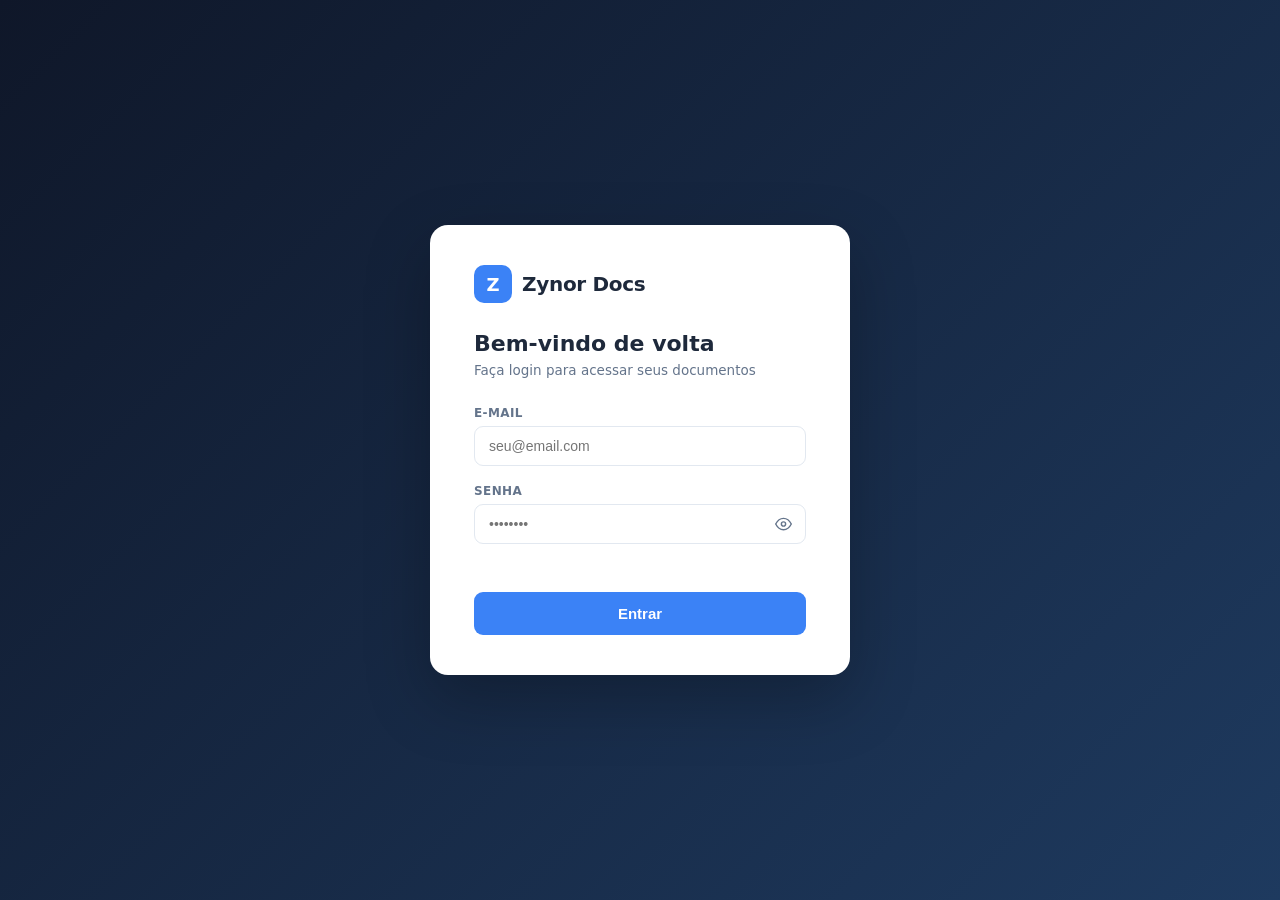
==== ui/index.html @ 6fd81f24 "Implement share file: presigned R2 link with configurable expiry Co-Authored-By: Claude Sonnet 4.6 <" ====
<!DOCTYPE html>
<html lang="pt-BR">
<head>
  <meta charset="UTF-8" />
  <meta name="viewport" content="width=device-width, initial-scale=1.0" />
  <title>Zynor Docs</title>
  <link rel="stylesheet" href="style.css" />
</head>
<body>

  <!-- ── Tela de Login ───────────────────────────────────────────────────── -->
  <div class="login-screen" id="loginScreen">
    <div class="login-card">
      <div class="login-logo">
        <div class="logo-icon">Z</div>
        <span class="logo-text">Zynor Docs</span>
      </div>
      <h2 class="login-title">Bem-vindo de volta</h2>
      <p class="login-sub">Faça login para acessar seus documentos</p>

      <div class="login-form">
        <div class="login-field">
          <label>E-mail</label>
          <div class="email-wrap">
            <input id="loginEmail" type="email" placeholder="seu@email.com" autocomplete="off" />
            <div class="email-history" id="emailHistory"></div>
          </div>
        </div>
        <div class="login-field">
          <label>Senha</label>
          <div class="pw-wrap">
            <input id="loginPassword" type="password" placeholder="••••••••" autocomplete="current-password" />
            <button class="pw-toggle" id="pwToggle" tabindex="-1">
              <svg id="eyeOpen" viewBox="0 0 24 24" fill="none" stroke="currentColor" stroke-width="2"><path d="M1 12s4-8 11-8 11 8 11 8-4 8-11 8-11-8-11-8z"/><circle cx="12" cy="12" r="3"/></svg>
              <svg id="eyeClosed" viewBox="0 0 24 24" fill="none" stroke="currentColor" stroke-width="2" style="display:none"><path d="M17.94 17.94A10.07 10.07 0 0 1 12 20c-7 0-11-8-11-8a18.45 18.45 0 0 1 5.06-5.94"/><path d="M9.9 4.24A9.12 9.12 0 0 1 12 4c7 0 11 8 11 8a18.5 18.5 0 0 1-2.16 3.19"/><line x1="1" y1="1" x2="23" y2="23"/></svg>
            </button>
          </div>
        </div>
        <p class="login-error" id="loginError"></p>
        <button class="login-btn" id="loginBtn">Entrar</button>
      </div>
    </div>
  </div>

  <!-- ── Troca de Senha (primeiro acesso) ────────────────────────────────── -->
  <div class="login-screen" id="changePwScreen" style="display:none">
    <div class="login-card">
      <div class="login-logo">
        <div class="logo-icon">Z</div>
        <span class="logo-text">Zynor Docs</span>
      </div>
      <h2 class="login-title">Defina sua senha</h2>
      <p class="login-sub">Por segurança, crie uma nova senha para continuar</p>

      <div class="login-form">
        <div class="login-field">
          <label>Nova senha</label>
          <input id="newPw1" type="password" placeholder="••••••••" />
        </div>
        <div class="login-field">
          <label>Confirmar senha</label>
          <input id="newPw2" type="password" placeholder="••••••••" />
        </div>
        <p class="login-error" id="changePwError"></p>
        <button class="login-btn" id="changePwBtn">Salvar e entrar</button>
      </div>
    </div>
  </div>

  <div class="shell" id="appShell" style="display:none">

    <!-- ── Sidebar ─────────────────────────────────────────────── -->
    <aside class="sidebar">
      <div class="sidebar-logo">
        <div class="logo-icon">Z</div>
        <span class="logo-text">Zynor</span>
      </div>

      <nav class="sidebar-nav">
        <a href="#" class="nav-item active">
          <svg class="nav-icon" viewBox="0 0 24 24" fill="none" stroke="currentColor" stroke-width="2"><path d="M14 2H6a2 2 0 0 0-2 2v16a2 2 0 0 0 2 2h12a2 2 0 0 0 2-2V8z"/><polyline points="14 2 14 8 20 8"/></svg>
          Documentos
        </a>
        <a href="#" class="nav-item">
          <svg class="nav-icon" viewBox="0 0 24 24" fill="none" stroke="currentColor" stroke-width="2"><circle cx="12" cy="12" r="10"/><polyline points="12 6 12 12 16 14"/></svg>
          Recentes
        </a>
        <a href="#" class="nav-item">
          <svg class="nav-icon" viewBox="0 0 24 24" fill="none" stroke="currentColor" stroke-width="2"><polygon points="12 2 15.09 8.26 22 9.27 17 14.14 18.18 21.02 12 17.77 5.82 21.02 7 14.14 2 9.27 8.91 8.26 12 2"/></svg>
          Favoritos
        </a>
        <a href="#" class="nav-item">
          <svg class="nav-icon" viewBox="0 0 24 24" fill="none" stroke="currentColor" stroke-width="2"><circle cx="18" cy="5" r="3"/><circle cx="6" cy="12" r="3"/><circle cx="18" cy="19" r="3"/><line x1="8.59" y1="13.51" x2="15.42" y2="17.49"/><line x1="15.41" y1="6.51" x2="8.59" y2="10.49"/></svg>
          Compartilhados
        </a>
        <a href="#" class="nav-item">
          <svg class="nav-icon" viewBox="0 0 24 24" fill="none" stroke="currentColor" stroke-width="2"><polyline points="3 6 5 6 21 6"/><path d="M19 6l-1 14H6L5 6"/><path d="M10 11v6"/><path d="M14 11v6"/><path d="M9 6V4h6v2"/></svg>
          Lixeira
        </a>
      </nav>

      <div class="sidebar-section-title">MINHAS PASTAS</div>
      <div class="folder-tree" id="folderTree">
        <!-- preenchido dinamicamente pelo app.js -->
      </div>

      <div class="sidebar-bottom">
        <div class="storage-label">
          <span>Armazenamento</span>
          <span class="storage-used">12,4 GB de 100 GB</span>
        </div>
        <div class="storage-bar">
          <div class="storage-fill" style="width: 12.4%"></div>
        </div>
        <button class="btn-manage-plan">Gerenciar planos</button>

        <div class="user-card">
          <div class="user-avatar">AS</div>
          <div class="user-info">
            <span class="user-name">Anderson Souza</span>
            <span class="user-role">Administrador</span>
          </div>
          <svg class="user-chevron" viewBox="0 0 24 24" fill="none" stroke="currentColor" stroke-width="2"><polyline points="6 9 12 15 18 9"/></svg>
        </div>
      </div>
    </aside>

    <!-- ── Main ─────────────────────────────────────────────────── -->
    <main class="main">

      <!-- Topbar -->
      <header class="topbar">
        <nav class="breadcrumb" id="breadcrumb">
          <strong>Início</strong>
        </nav>
        <div class="topbar-actions">
          <button class="btn-icon notif" title="Notificações">
            <svg viewBox="0 0 24 24" fill="none" stroke="currentColor" stroke-width="2"><path d="M18 8A6 6 0 0 0 6 8c0 7-3 9-3 9h18s-3-2-3-9"/><path d="M13.73 21a2 2 0 0 1-3.46 0"/></svg>
          </button>
          <div class="user-top" id="userTopbar">
            <div class="user-avatar-sm" id="userAvatarTop">AS</div>
            <span class="user-name" id="userNameTop">Anderson Souza</span>
            <svg viewBox="0 0 24 24" fill="none" stroke="currentColor" stroke-width="2"><polyline points="6 9 12 15 18 9"/></svg>
          </div>
        </div>
      </header>

      <!-- Content -->
      <div class="content">

        <!-- ── HOME: grid de pastas raiz ── -->
        <div id="homeView">
          <div class="home-header">
            <div>
              <h1 class="home-title">Meus Documentos</h1>
              <p class="home-sub">Selecione uma pasta para começar</p>
            </div>
            <div class="btn-new-group" id="btnNewGroupHome">
              <button class="btn-primary" id="btnNewHome">
                <svg viewBox="0 0 24 24" fill="none" stroke="currentColor" stroke-width="2.5"><line x1="12" y1="5" x2="12" y2="19"/><line x1="5" y1="12" x2="19" y2="12"/></svg>
                Novo
              </button>
              <button class="btn-primary btn-caret" id="btnNewCaretHome">
                <svg viewBox="0 0 24 24" fill="none" stroke="currentColor" stroke-width="2"><polyline points="6 9 12 15 18 9"/></svg>
              </button>
              <div class="new-dropdown" id="newDropdownHome">
                <button class="new-dd-item" id="ddNewFolderHome">
                  <svg viewBox="0 0 24 24" fill="none" stroke="currentColor" stroke-width="2"><path d="M22 19a2 2 0 0 1-2 2H4a2 2 0 0 1-2-2V5a2 2 0 0 1 2-2h5l2 3h9a2 2 0 0 1 2 2z"/></svg>
                  Nova pasta
                </button>
              </div>
            </div>
          </div>
          <div class="home-grid" id="homeGrid">
            <!-- preenchido pelo JS -->
          </div>
        </div>

        <!-- ── FOLDER VIEW ── -->
        <div id="folderView" style="display:none; flex-direction:column; gap:16px; flex:1; min-height:0;">

        <!-- Folder header -->
        <div class="folder-header">
          <div class="folder-title-row">
            <div class="folder-icon-big" id="folderIconBig">
              <svg viewBox="0 0 24 24"><path d="M3 7C3 5.9 3.9 5 5 5h5l2 2h7a2 2 0 0 1 2 2v9a2 2 0 0 1-2 2H5a2 2 0 0 1-2-2V7z" fill="#60a5fa" stroke="#3b82f6" stroke-width=".5"/><path d="M3 9h18" stroke="#3b82f6" stroke-width=".8"/></svg>
            </div>
            <h1 class="folder-name" id="folderName">—</h1>
          </div>
          <div class="folder-meta" id="folderMeta">
            <span id="metaFiles">— arquivos</span>
            <span id="metaFolders">— pastas</span>
            <span id="metaSize">—</span>
          </div>
          <div class="folder-toolbar">
            <div class="search-box">
              <svg viewBox="0 0 24 24" fill="none" stroke="currentColor" stroke-width="2"><circle cx="11" cy="11" r="8"/><line x1="21" y1="21" x2="16.65" y2="16.65"/></svg>
              <input type="text" placeholder="Buscar arquivos e pastas..." />
            </div>
            <div class="toolbar-right">
              <div class="btn-new-group" id="btnNewGroup">
                <button class="btn-primary" id="btnNew">
                  <svg viewBox="0 0 24 24" fill="none" stroke="currentColor" stroke-width="2.5"><line x1="12" y1="5" x2="12" y2="19"/><line x1="5" y1="12" x2="19" y2="12"/></svg>
                  Novo
                </button>
                <button class="btn-primary btn-caret" id="btnNewCaret">
                  <svg viewBox="0 0 24 24" fill="none" stroke="currentColor" stroke-width="2"><polyline points="6 9 12 15 18 9"/></svg>
                </button>
                <!-- dropdown -->
                <div class="new-dropdown" id="newDropdown">
                  <button class="new-dd-item" id="ddNewFolder">
                    <svg viewBox="0 0 24 24" fill="none" stroke="currentColor" stroke-width="2"><path d="M22 19a2 2 0 0 1-2 2H4a2 2 0 0 1-2-2V5a2 2 0 0 1 2-2h5l2 3h9a2 2 0 0 1 2 2z"/></svg>
                    Nova pasta
                  </button>
                  <button class="new-dd-item" id="ddNewFile">
                    <svg viewBox="0 0 24 24" fill="none" stroke="currentColor" stroke-width="2"><path d="M14 2H6a2 2 0 0 0-2 2v16a2 2 0 0 0 2 2h12a2 2 0 0 0 2-2V8z"/><polyline points="14 2 14 8 20 8"/></svg>
                    Novo arquivo
                  </button>
                </div>
              </div>
              <button class="btn-secondary" id="btnUpload">
                <svg viewBox="0 0 24 24" fill="none" stroke="currentColor" stroke-width="2"><polyline points="16 16 12 12 8 16"/><line x1="12" y1="12" x2="12" y2="21"/><path d="M20.39 18.39A5 5 0 0 0 18 9h-1.26A8 8 0 1 0 3 16.3"/></svg>
                Upload
              </button>
              <!-- input file oculto -->
              <input type="file" id="fileInput" multiple style="display:none" />
              <div class="view-toggle">
                <button class="view-btn active">
                  <svg viewBox="0 0 24 24" fill="none" stroke="currentColor" stroke-width="2"><rect x="3" y="3" width="7" height="7"/><rect x="14" y="3" width="7" height="7"/><rect x="3" y="14" width="7" height="7"/><rect x="14" y="14" width="7" height="7"/></svg>
                </button>
                <button class="view-btn">
                  <svg viewBox="0 0 24 24" fill="none" stroke="currentColor" stroke-width="2"><line x1="3" y1="6" x2="21" y2="6"/><line x1="3" y1="12" x2="21" y2="12"/><line x1="3" y1="18" x2="21" y2="18"/></svg>
                </button>
              </div>
            </div>
          </div>
        </div>

        <!-- Stats cards -->
        <div class="stats-row">
          <div class="stat-card">
            <div class="stat-icon blue"><svg viewBox="0 0 24 24" fill="none" stroke="currentColor" stroke-width="2"><path d="M14 2H6a2 2 0 0 0-2 2v16a2 2 0 0 0 2 2h12a2 2 0 0 0 2-2V8z"/><polyline points="14 2 14 8 20 8"/></svg></div>
            <div class="stat-body"><div class="stat-label">Arquivos</div><div class="stat-value">23</div><div class="stat-sub">Total de arquivos</div></div>
          </div>
          <div class="stat-card">
            <div class="stat-icon green"><svg viewBox="0 0 24 24" fill="none" stroke="currentColor" stroke-width="2"><path d="M22 19a2 2 0 0 1-2 2H4a2 2 0 0 1-2-2V5a2 2 0 0 1 2-2h5l2 3h9a2 2 0 0 1 2 2z"/></svg></div>
            <div class="stat-body"><div class="stat-label">Pastas</div><div class="stat-value">8</div><div class="stat-sub">Total de pastas</div></div>
          </div>
          <div class="stat-card">
            <div class="stat-icon purple"><svg viewBox="0 0 24 24" fill="none" stroke="currentColor" stroke-width="2"><ellipse cx="12" cy="5" rx="9" ry="3"/><path d="M21 12c0 1.66-4 3-9 3s-9-1.34-9-3"/><path d="M3 5v14c0 1.66 4 3 9 3s9-1.34 9-3V5"/></svg></div>
            <div class="stat-body"><div class="stat-label">Tamanho</div><div class="stat-value">145 MB</div><div class="stat-sub">Total ocupado</div></div>
          </div>
          <div class="stat-card">
            <div class="stat-icon orange"><svg viewBox="0 0 24 24" fill="none" stroke="currentColor" stroke-width="2"><circle cx="12" cy="12" r="10"/><polyline points="12 6 12 12 16 14"/></svg></div>
            <div class="stat-body"><div class="stat-label">Alteração</div><div class="stat-value">Hoje às 14:32</div><div class="stat-sub">Última alteração</div></div>
          </div>
        </div>

        <!-- File list + detail panel -->
        <div class="content-bottom">
          <div class="file-list-wrap">
            <table class="file-table">
              <thead>
                <tr>
                  <th>Nome <svg viewBox="0 0 24 24" fill="none" stroke="currentColor" stroke-width="2"><polyline points="6 9 12 15 18 9"/></svg></th>
                  <th>Tipo</th>
                  <th>Tamanho</th>
                  <th>Modificado em <svg viewBox="0 0 24 24" fill="none" stroke="currentColor" stroke-width="2"><polyline points="6 9 12 15 18 9"/></svg></th>
                  <th>Ações</th>
                </tr>
              </thead>
              <tbody id="fileList"></tbody>
            </table>
            <div class="file-list-footer" id="listFooter">—</div>
          </div>

          <!-- Painel de detalhes -->
          <aside class="detail-panel" id="detailPanel">
            <div class="detail-icon" id="detailIcon"></div>
            <div class="detail-name" id="detailName">—</div>

            <div class="detail-tabs">
              <button class="detail-tab active" data-tab="info">Detalhes</button>
              <button class="detail-tab" data-tab="activity">Atividades</button>
            </div>

            <!-- aba detalhes -->
            <div class="detail-body" id="detailBody">
              <div class="detail-row"><span class="detail-key">Tipo</span><span class="detail-val" id="dType">—</span></div>
              <div class="detail-row"><span class="detail-key">Localização</span><span class="detail-val" id="dLocation">—</span></div>
              <div class="detail-row"><span class="detail-key">Tamanho</span><span class="detail-val" id="dSize">—</span></div>
              <div class="detail-row"><span class="detail-key">Criado em</span><span class="detail-val" id="dCreated">—</span></div>
              <div class="detail-row"><span class="detail-key">Modificado em</span><span class="detail-val" id="dModified">—</span></div>
            </div>

            <!-- aba atividades -->
            <div class="detail-activity" id="detailActivity" style="display:none">
              <div class="activity-list" id="activityList">
                <p class="activity-empty">Carregando...</p>
              </div>
            </div>

            <div class="detail-actions">
              <button class="detail-btn share">
                <svg viewBox="0 0 24 24" fill="none" stroke="currentColor" stroke-width="2"><circle cx="18" cy="5" r="3"/><circle cx="6" cy="12" r="3"/><circle cx="18" cy="19" r="3"/><line x1="8.59" y1="13.51" x2="15.42" y2="17.49"/><line x1="15.41" y1="6.51" x2="8.59" y2="10.49"/></svg>
                Compartilhar
              </button>
              <button class="detail-btn delete" id="detailDeleteBtn">
                <svg viewBox="0 0 24 24" fill="none" stroke="currentColor" stroke-width="2"><polyline points="3 6 5 6 21 6"/><path d="M19 6l-1 14H6L5 6"/><path d="M10 11v6"/><path d="M14 11v6"/><path d="M9 6V4h6v2"/></svg>
                Excluir
              </button>
            </div>
          </aside>
        </div>

        </div><!-- /#folderView -->

      </div><!-- /.content -->
    </main>

  </div><!-- /#appShell -->

  <!-- Modal: criar pasta / arquivo -->
  <div class="modal-overlay" id="modalOverlay">
    <div class="modal">
      <div class="modal-header">
        <span class="modal-title" id="modalTitle">Nova pasta</span>
        <button class="modal-close" id="modalClose">✕</button>
      </div>
      <div class="modal-body">
        <label class="modal-label" id="modalLabel">Nome da pasta</label>
        <input class="modal-input" id="modalInput" type="text" placeholder="Digite o nome..." />
        <!-- tipo de arquivo (visível só ao criar arquivo) -->
        <div id="fileTypeGroup" style="display:none; margin-top:14px;">
          <label class="modal-label">Tipo de arquivo</label>
          <div class="file-type-options">
            <label class="file-type-opt">
              <input type="radio" name="fileType" value=".txt" checked />
              <span class="file-type-card">
                <svg viewBox="0 0 24 24" fill="none" stroke="currentColor" stroke-width="1.5"><path d="M14 2H6a2 2 0 0 0-2 2v16a2 2 0 0 0 2 2h12a2 2 0 0 0 2-2V8z"/><polyline points="14 2 14 8 20 8"/><line x1="8" y1="13" x2="16" y2="13"/><line x1="8" y1="17" x2="16" y2="17"/></svg>
                <strong>TXT</strong>
                <small>Texto simples</small>
              </span>
            </label>
            <label class="file-type-opt">
              <input type="radio" name="fileType" value=".docx" />
              <span class="file-type-card">
                <svg viewBox="0 0 24 24" fill="none" stroke="#3b82f6" stroke-width="1.5"><path d="M14 2H6a2 2 0 0 0-2 2v16a2 2 0 0 0 2 2h12a2 2 0 0 0 2-2V8z"/><polyline points="14 2 14 8 20 8"/><line x1="8" y1="13" x2="16" y2="13"/><line x1="8" y1="17" x2="16" y2="17"/></svg>
                <strong>DOC</strong>
                <small>Word (.docx)</small>
              </span>
            </label>
            <label class="file-type-opt">
              <input type="radio" name="fileType" value=".xlsx" />
              <span class="file-type-card">
                <svg viewBox="0 0 24 24" fill="none" stroke="#16a34a" stroke-width="1.5"><path d="M14 2H6a2 2 0 0 0-2 2v16a2 2 0 0 0 2 2h12a2 2 0 0 0 2-2V8z"/><polyline points="14 2 14 8 20 8"/><line x1="8" y1="13" x2="16" y2="13"/><line x1="8" y1="17" x2="16" y2="17"/></svg>
                <strong>XLS</strong>
                <small>Excel (.xlsx)</small>
              </span>
            </label>
          </div>
        </div>
        <p class="modal-error" id="modalError"></p>
      </div>
      <div class="modal-footer">
        <button class="modal-btn cancel" id="modalCancel">Cancelar</button>
        <button class="modal-btn confirm" id="modalConfirm">Criar</button>
      </div>
    </div>
  </div>

  <!-- Modal: progresso de upload -->
  <div class="modal-overlay" id="uploadOverlay">
    <div class="modal">
      <div class="modal-header">
        <span class="modal-title">Enviando arquivos</span>
      </div>
      <div class="modal-body">
        <p class="upload-filename" id="uploadFilename">—</p>
        <div class="upload-bar-wrap">
          <div class="upload-bar-fill" id="uploadBarFill" style="width:0%"></div>
        </div>
        <p class="upload-counter" id="uploadCounter">0 / 0</p>
      </div>
    </div>
  </div>

  <!-- Modal: compartilhar -->
  <div class="modal-overlay" id="shareOverlay">
    <div class="modal">
      <div class="modal-header">
        <span class="modal-title">Compartilhar arquivo</span>
        <button class="modal-close" id="shareClose">✕</button>
      </div>
      <div class="modal-body">
        <label class="modal-label">Validade do link</label>
        <div class="share-expire-options">
          <label class="share-expire-opt"><input type="radio" name="shareExpire" value="1" /> 1 hora</label>
          <label class="share-expire-opt"><input type="radio" name="shareExpire" value="24" checked /> 24 horas</label>
          <label class="share-expire-opt"><input type="radio" name="shareExpire" value="168" /> 7 dias</label>
        </div>
        <div id="shareLinkWrap" style="display:none; margin-top:14px;">
          <label class="modal-label">Link gerado</label>
          <div class="share-link-row">
            <input class="modal-input" id="shareLinkInput" type="text" readonly />
            <button class="btn-copy" id="shareCopyBtn" title="Copiar">
              <svg viewBox="0 0 24 24" fill="none" stroke="currentColor" stroke-width="2"><rect x="9" y="9" width="13" height="13" rx="2"/><path d="M5 15H4a2 2 0 0 1-2-2V4a2 2 0 0 1 2-2h9a2 2 0 0 1 2 2v1"/></svg>
            </button>
          </div>
          <p class="share-expire-note" id="shareExpireNote"></p>
        </div>
        <p class="modal-error" id="shareError"></p>
      </div>
      <div class="modal-footer">
        <button class="modal-btn cancel" id="shareCancel">Fechar</button>
        <button class="modal-btn confirm" id="shareGenBtn">Gerar link</button>
      </div>
    </div>
  </div>

  <script src="app.js"></script>
</body>
</html>
---- ui/style.css ----
*, *::before, *::after { box-sizing: border-box; margin: 0; padding: 0; }

:root {
  --sidebar-bg: #0f1729;
  --sidebar-w: 210px;
  --blue: #3b82f6;
  --blue-dark: #2563eb;
  --text: #1e293b;
  --text-muted: #64748b;
  --border: #e2e8f0;
  --bg: #f8fafc;
  --white: #ffffff;
  --radius: 10px;
}

body { font-family: "Segoe UI", system-ui, sans-serif; background: var(--bg); color: var(--text); font-size: 14px; overflow: hidden; }

/* ── Login ────────────────────────────────────────────────────── */
.login-screen {
  position: fixed; inset: 0; z-index: 500;
  background: linear-gradient(135deg, #0f1729 0%, #1e3a5f 100%);
  display: flex; align-items: center; justify-content: center;
}
.login-card {
  background: #fff; border-radius: 18px; padding: 40px 44px;
  width: 420px; box-shadow: 0 24px 64px rgba(0,0,0,.25);
}
.login-logo {
  display: flex; align-items: center; gap: 10px; margin-bottom: 28px;
}
.login-logo .logo-icon {
  width: 38px; height: 38px; background: var(--blue);
  border-radius: 10px; display: flex; align-items: center; justify-content: center;
  font-weight: 700; font-size: 18px; color: #fff;
}
.login-logo .logo-text { font-size: 20px; font-weight: 700; color: var(--text); }
.login-title { font-size: 22px; font-weight: 700; color: var(--text); margin-bottom: 6px; }
.login-sub { font-size: 13.5px; color: var(--text-muted); margin-bottom: 28px; }

.login-form { display: flex; flex-direction: column; gap: 18px; }
.login-field { display: flex; flex-direction: column; gap: 6px; }
.login-field label { font-size: 12px; font-weight: 600; color: var(--text-muted); text-transform: uppercase; letter-spacing: .4px; }
.login-field input {
  padding: 11px 14px; border: 1px solid var(--border);
  border-radius: 9px; font-size: 14px; color: var(--text); outline: none;
  transition: border-color .15s, box-shadow .15s;
}
.login-field input:focus { border-color: var(--blue); box-shadow: 0 0 0 3px rgba(59,130,246,.12); }

.pw-wrap { position: relative; }
.pw-wrap input { width: 100%; padding-right: 42px; }
.pw-toggle {
  position: absolute; right: 10px; top: 50%; transform: translateY(-50%);
  border: none; background: transparent; cursor: pointer; padding: 4px;
  color: var(--text-muted);
}
.pw-toggle svg { width: 17px; height: 17px; display: block; }

.login-error { font-size: 12.5px; color: #ef4444; min-height: 16px; margin-top: -8px; }

/* Dropdown histórico de e-mails */
.email-wrap { position: relative; }
.email-wrap input { width: 100%; }
.email-history {
  display: none; position: absolute; top: calc(100% + 4px); left: 0; right: 0;
  background: #fff; border: 1px solid var(--border);
  border-radius: 10px; box-shadow: 0 8px 24px rgba(0,0,0,.10);
  z-index: 50; overflow: hidden;
}
.email-history.open { display: block; }
.email-history-item {
  display: flex; align-items: center; gap: 10px;
  padding: 10px 14px; cursor: pointer; font-size: 13.5px; color: var(--text);
  transition: background .12s;
}
.email-history-item:hover { background: var(--bg); }
.email-history-item svg { width: 15px; height: 15px; color: var(--text-muted); flex-shrink: 0; }

.login-btn {
  width: 100%; padding: 13px; background: var(--blue); color: #fff;
  border: none; border-radius: 9px; font-size: 15px; font-weight: 600;
  cursor: pointer; transition: background .15s; margin-top: 4px;
}
.login-btn:hover { background: var(--blue-dark); }
.login-btn:disabled { opacity: .6; cursor: not-allowed; }

/* ── Shell ───────────────────────────────────────── */
.shell { display: flex; height: 100vh; width: 100vw; }

/* ── Sidebar ─────────────────────────────────────── */
.sidebar {
  width: var(--sidebar-w);
  min-width: var(--sidebar-w);
  background: var(--sidebar-bg);
  display: flex;
  flex-direction: column;
  padding: 0;
  overflow: hidden;
}

.sidebar-logo {
  display: flex;
  align-items: center;
  gap: 10px;
  padding: 22px 20px 18px;
}
.logo-icon {
  width: 34px; height: 34px;
  background: var(--blue);
  border-radius: 8px;
  display: flex; align-items: center; justify-content: center;
  font-weight: 700; font-size: 16px; color: #fff;
}
.logo-text { color: #fff; font-size: 18px; font-weight: 700; letter-spacing: -.3px; }

/* Nav */
.sidebar-nav { padding: 4px 10px; }
.nav-item {
  display: flex; align-items: center; gap: 10px;
  padding: 9px 12px;
  color: #94a3b8;
  text-decoration: none;
  border-radius: 8px;
  font-size: 13.5px;
  transition: background .15s, color .15s;
}
.nav-item:hover { background: rgba(255,255,255,.07); color: #e2e8f0; }
.nav-item.active { background: var(--blue); color: #fff; }
.nav-icon { width: 16px; height: 16px; flex-shrink: 0; }

/* Folder tree */
.sidebar-section-title {
  font-size: 10px; font-weight: 700; letter-spacing: .8px;
  color: #475569;
  padding: 14px 22px 6px;
}
.folder-tree { padding: 0 6px; flex: 1; overflow-y: auto; }

/* nó da árvore */
.tree-node { display: flex; flex-direction: column; }
.tree-children { display: flex; flex-direction: column; }

.tree-row {
  display: flex; align-items: center; gap: 6px;
  padding: 7px 10px 7px 12px;
  border-radius: 8px; cursor: pointer;
  color: #94a3b8; font-size: 13px;
  transition: background .15s, color .15s;
  user-select: none;
}
.tree-row:hover { background: rgba(255,255,255,.07); color: #e2e8f0; }
.tree-row.active { background: rgba(59,130,246,.25); color: #93c5fd; }
.tree-row.active .tree-folder-icon svg { stroke: #93c5fd; }

/* chevron */
.tree-chevron {
  width: 14px; height: 14px; flex-shrink: 0;
  display: flex; align-items: center; justify-content: center;
  transition: transform .18s;
  color: #475569;
}
.tree-chevron svg { width: 10px; height: 10px; }
.tree-chevron.open { transform: rotate(90deg); }
.tree-chevron.leaf { visibility: hidden; }

/* ícone de pasta */
.tree-folder-icon { width: 16px; height: 16px; flex-shrink: 0; display: flex; align-items: center; }
.tree-folder-icon svg { width: 15px; height: 15px; }

.tree-label { flex: 1; white-space: nowrap; overflow: hidden; text-overflow: ellipsis; }

/* loading / empty na sidebar */
.tree-loading, .tree-empty {
  padding: 6px 14px; font-size: 11.5px; color: #475569;
}
.tree-loading.sub, .tree-empty.sub { padding-left: 28px; }

/* Bottom */
.sidebar-bottom { padding: 12px 16px 16px; border-top: 1px solid rgba(255,255,255,.06); }
.storage-label { display: flex; justify-content: space-between; font-size: 11.5px; color: #64748b; margin-bottom: 6px; }
.storage-used { color: #94a3b8; }
.storage-bar { height: 4px; background: rgba(255,255,255,.1); border-radius: 4px; margin-bottom: 10px; }
.storage-fill { height: 100%; background: var(--blue); border-radius: 4px; }
.btn-manage-plan {
  width: 100%; padding: 7px; border: 1px solid rgba(255,255,255,.12);
  background: transparent; color: #94a3b8; border-radius: 7px;
  font-size: 12.5px; cursor: pointer; margin-bottom: 14px;
  transition: background .15s;
}
.btn-manage-plan:hover { background: rgba(255,255,255,.07); color: #e2e8f0; }

.user-card { display: flex; align-items: center; gap: 10px; cursor: pointer; }
.user-avatar {
  width: 34px; height: 34px; border-radius: 50%;
  background: #1e40af; color: #fff;
  display: flex; align-items: center; justify-content: center;
  font-size: 12px; font-weight: 700; flex-shrink: 0;
}
.user-info { flex: 1; display: flex; flex-direction: column; }
.user-name { font-size: 13px; color: #e2e8f0; font-weight: 600; }
.user-role { font-size: 11px; color: #64748b; }
.user-chevron { width: 14px; height: 14px; color: #64748b; }

/* ── Main ────────────────────────────────────────── */
.main { flex: 1; display: flex; flex-direction: column; overflow: hidden; }

/* Topbar */
.topbar {
  height: 52px; background: var(--white);
  border-bottom: 1px solid var(--border);
  display: flex; align-items: center;
  padding: 0 28px;
  justify-content: space-between;
  flex-shrink: 0;
}
.breadcrumb { display: flex; align-items: center; gap: 6px; font-size: 13.5px; }
.breadcrumb a { color: var(--text-muted); text-decoration: none; }
.breadcrumb a:hover { color: var(--blue); }
.breadcrumb strong { color: var(--text); }
.sep { color: #cbd5e1; }

.topbar-actions { display: flex; align-items: center; gap: 12px; }
.btn-icon {
  width: 36px; height: 36px; border-radius: 8px;
  border: 1px solid var(--border);
  background: var(--white);
  display: flex; align-items: center; justify-content: center;
  cursor: pointer; position: relative;
  transition: background .15s;
}
.btn-icon svg { width: 16px; height: 16px; color: var(--text-muted); }
.btn-icon:hover { background: var(--bg); }
.notif .badge {
  position: absolute; top: 4px; right: 4px;
  width: 8px; height: 8px;
  background: var(--blue); border-radius: 50%;
  border: 1.5px solid #fff;
}
.user-top {
  display: flex; align-items: center; gap: 8px;
  padding: 5px 12px 5px 6px; border-radius: 99px;
  border: 1px solid var(--border);
  font-size: 13px; color: var(--text); cursor: pointer;
  transition: background .15s;
}
.user-top:hover { background: var(--bg); }
.user-top svg { width: 14px; height: 14px; color: var(--text-muted); }
.user-avatar-sm {
  width: 28px; height: 28px; border-radius: 50%;
  background: var(--blue); color: #fff;
  display: flex; align-items: center; justify-content: center;
  font-size: 11px; font-weight: 700; flex-shrink: 0;
}

/* Content */
.content { flex: 1; overflow-y: auto; padding: 24px 28px; display: flex; flex-direction: column; gap: 20px; }

/* ── Home view ────────────────────────────────────────────────── */
.home-header { margin-bottom: 20px; display: flex; align-items: center; justify-content: space-between; }
.home-title { font-size: 24px; font-weight: 700; color: var(--text); margin-bottom: 4px; }
.home-sub { font-size: 13.5px; color: var(--text-muted); }

.home-grid {
  display: grid;
  grid-template-columns: repeat(auto-fill, minmax(160px, 1fr));
  gap: 14px;
}
.home-folder-card {
  background: var(--white); border: 1px solid var(--border);
  border-radius: 12px; padding: 20px 16px;
  display: flex; flex-direction: column; align-items: center; gap: 10px;
  cursor: pointer; transition: box-shadow .18s, transform .18s, border-color .18s;
  text-align: center;
}
.home-folder-card:hover {
  box-shadow: 0 4px 20px rgba(59,130,246,.12);
  border-color: #93c5fd;
  transform: translateY(-2px);
}
.home-folder-card svg { width: 48px; height: 48px; }
.home-folder-label { font-size: 13px; font-weight: 600; color: var(--text); word-break: break-word; }

/* Folder header */
.folder-title-row { display: flex; align-items: center; gap: 12px; margin-bottom: 8px; }
.folder-icon-big { width: 44px; height: 44px; }
.folder-icon-big svg { width: 44px; height: 44px; }
.folder-name { font-size: 26px; font-weight: 700; color: var(--text); }

.folder-meta { display: flex; align-items: center; gap: 18px; color: var(--text-muted); font-size: 13px; margin-bottom: 16px; }
.folder-meta span::before { content: "•"; margin-right: 6px; color: #cbd5e1; }
.folder-meta span:first-child::before { display: none; }

.folder-toolbar { display: flex; align-items: center; gap: 12px; }
.search-box {
  flex: 1; max-width: 380px;
  display: flex; align-items: center; gap: 8px;
  background: var(--white); border: 1px solid var(--border);
  border-radius: 9px; padding: 0 14px; height: 38px;
}
.search-box svg { width: 15px; height: 15px; color: #94a3b8; flex-shrink: 0; }
.search-box input { border: none; outline: none; font-size: 13.5px; color: var(--text); background: transparent; width: 100%; }
.search-box input::placeholder { color: #94a3b8; }

.toolbar-right { display: flex; align-items: center; gap: 10px; margin-left: auto; }

.btn-new-group { display: flex; }
.btn-primary {
  display: flex; align-items: center; gap: 6px;
  background: var(--blue); color: #fff;
  border: none; border-radius: 9px 0 0 9px;
  padding: 0 16px; height: 38px; font-size: 13.5px; font-weight: 600;
  cursor: pointer; transition: background .15s;
}
.btn-primary:hover { background: var(--blue-dark); }
.btn-primary svg { width: 14px; height: 14px; }
.btn-primary.btn-caret {
  border-radius: 0 9px 9px 0;
  border-left: 1px solid rgba(255,255,255,.3);
  padding: 0 10px;
}
.btn-secondary {
  display: flex; align-items: center; gap: 6px;
  background: var(--white); color: var(--text);
  border: 1px solid var(--border);
  border-radius: 9px; padding: 0 16px; height: 38px;
  font-size: 13.5px; font-weight: 500; cursor: pointer;
  transition: background .15s;
}
.btn-secondary:hover { background: var(--bg); }
.btn-secondary svg { width: 15px; height: 15px; color: var(--text-muted); }

.view-toggle { display: flex; border: 1px solid var(--border); border-radius: 9px; overflow: hidden; }
.view-btn { width: 36px; height: 38px; border: none; background: var(--white); cursor: pointer; display: flex; align-items: center; justify-content: center; transition: background .15s; }
.view-btn svg { width: 15px; height: 15px; color: #94a3b8; }
.view-btn.active { background: var(--bg); }
.view-btn.active svg { color: var(--blue); }
.view-btn:hover { background: var(--bg); }

/* Stats */
.stats-row { display: grid; grid-template-columns: repeat(4, 1fr); gap: 14px; }
.stat-card {
  background: var(--white); border: 1px solid var(--border);
  border-radius: var(--radius); padding: 18px 20px;
  display: flex; align-items: flex-start; gap: 16px;
}
.stat-icon {
  width: 46px; height: 46px; border-radius: 12px; flex-shrink: 0;
  display: flex; align-items: center; justify-content: center;
}
.stat-icon svg { width: 22px; height: 22px; }
.stat-icon.blue { background: #eff6ff; } .stat-icon.blue svg { stroke: #3b82f6; }
.stat-icon.green { background: #f0fdf4; } .stat-icon.green svg { stroke: #22c55e; }
.stat-icon.purple { background: #faf5ff; } .stat-icon.purple svg { stroke: #a855f7; }
.stat-icon.orange { background: #fff7ed; } .stat-icon.orange svg { stroke: #f97316; }
.stat-label { font-size: 12px; color: var(--text-muted); margin-bottom: 4px; }
.stat-value { font-size: 22px; font-weight: 700; color: var(--text); line-height: 1.1; }
.stat-sub { font-size: 11.5px; color: #94a3b8; margin-top: 2px; }

/* Content bottom: lista + painel detalhe */
.content-bottom {
  display: flex; gap: 16px; flex: 1; min-height: 0;
}

/* File list */
.file-list-wrap {
  background: var(--white); border: 1px solid var(--border);
  border-radius: var(--radius); overflow: hidden; flex: 1; min-width: 0;
}
.file-table { width: 100%; border-collapse: collapse; }
.file-table thead th {
  text-align: left; padding: 12px 16px;
  font-size: 12.5px; color: var(--text-muted); font-weight: 600;
  background: #f8fafc; border-bottom: 1px solid var(--border);
}
.file-table thead th svg { width: 12px; height: 12px; vertical-align: middle; margin-left: 3px; }
.file-table tbody tr { border-bottom: 1px solid #f1f5f9; transition: background .1s; }
.file-table tbody tr:hover { background: #f8fafc; }
.file-table tbody td { padding: 12px 16px; font-size: 13.5px; color: var(--text); }

.name-cell { display: flex; align-items: center; gap: 10px; }

/* ícones grid via SVG inline */
.grid-icon { width: 24px; height: 24px; flex-shrink: 0; display: flex; align-items: center; justify-content: center; }
.grid-icon svg { width: 22px; height: 22px; }
.grid-icon.file-ic svg { stroke: #64748b; }
.grid-icon.file-ic.pdf svg { stroke: #ef4444; }
.grid-icon.file-ic.doc svg { stroke: #3b82f6; }
.grid-icon.file-ic.img svg { stroke: #22c55e; }
.grid-icon.file-ic.xls svg { stroke: #16a34a; }

.btn-more {
  width: 28px; height: 28px; border-radius: 6px;
  border: none; background: transparent; cursor: pointer;
  font-size: 16px; color: #94a3b8; display: flex; align-items: center; justify-content: center;
  transition: background .15s;
}
.btn-more:hover { background: #f1f5f9; color: var(--text); }
.file-list-footer { padding: 12px 16px; font-size: 12.5px; color: var(--text-muted); border-top: 1px solid var(--border); }

/* ── file icon variants ───────────────────────────────────────── */
.file-icon-sm.pdf  { background: #fee2e2; }
.file-icon-sm.doc  { background: #dbeafe; }
.file-icon-sm.img  { background: #d1fae5; }
.file-icon-sm.xls  { background: #dcfce7; }
.file-icon-sm.generic { background: #e2e8f0; }

/* ── estados dinâmicos ────────────────────────────────────────── */
.loading-cell, .empty-cell {
  text-align: center; padding: 32px 16px;
  color: var(--text-muted); font-size: 13.5px;
}
.folder-item.loading, .folder-item.muted { color: #475569; cursor: default; font-size: 12px; }
.item-row.selected { background: #eff6ff !important; }
.item-row[data-type="folder"] { cursor: pointer; }
.item-row[data-type="folder"]:hover .name-cell { color: var(--blue); }

/* ── Painel de detalhes ───────────────────────────────────────── */
.detail-panel {
  width: 0; min-width: 0; overflow: hidden;
  background: var(--white); border: 1px solid var(--border);
  border-radius: var(--radius);
  display: flex; flex-direction: column; align-items: center;
  padding: 0;
  transition: width .22s ease, min-width .22s ease, padding .22s ease;
  flex-shrink: 0;
}
.detail-panel.open {
  width: 260px; min-width: 260px;
  padding: 24px 20px 20px;
}

/* Ícone grande */
.detail-icon {
  width: 72px; height: 72px; margin-bottom: 12px;
  display: flex; align-items: center; justify-content: center;
}
.detail-icon svg { width: 64px; height: 64px; }

.detail-name {
  font-size: 15px; font-weight: 700; color: var(--text);
  text-align: center; word-break: break-all;
  margin-bottom: 16px;
}

/* Tabs */
.detail-tabs {
  display: flex; width: 100%; border-bottom: 1px solid var(--border);
  margin-bottom: 16px;
}
.detail-tab {
  flex: 1; padding: 8px 0; border: none; background: transparent;
  font-size: 13px; color: var(--text-muted); cursor: pointer;
  border-bottom: 2px solid transparent; margin-bottom: -1px;
  transition: color .15s, border-color .15s;
}
.detail-tab.active { color: var(--blue); border-bottom-color: var(--blue); font-weight: 600; }

/* Aba atividades */
.detail-activity { width: 100%; flex: 1; overflow-y: auto; }
.activity-list { display: flex; flex-direction: column; gap: 0; }
.activity-item {
  display: flex; gap: 10px; padding: 10px 0;
  border-bottom: 1px solid var(--border); align-items: flex-start;
}
.activity-item:last-child { border-bottom: none; }
.activity-dot {
  width: 8px; height: 8px; border-radius: 50%; background: var(--blue);
  margin-top: 4px; flex-shrink: 0;
}
.activity-info { display: flex; flex-direction: column; gap: 2px; }
.activity-action { font-size: 13px; color: var(--text); }
.activity-action strong { color: var(--blue); font-weight: 600; }
.activity-meta { font-size: 11px; color: var(--text-muted); }
.activity-empty { font-size: 13px; color: var(--text-muted); text-align: center; padding: 24px 0; }

/* Linhas de info */
.detail-body { width: 100%; display: flex; flex-direction: column; gap: 10px; flex: 1; }
.detail-row { display: flex; flex-direction: column; gap: 2px; }
.detail-key { font-size: 11px; color: var(--text-muted); font-weight: 600; text-transform: uppercase; letter-spacing: .4px; }
.detail-val { font-size: 13px; color: var(--text); word-break: break-all; }

/* Botões de ação */
.detail-actions { width: 100%; display: flex; flex-direction: column; gap: 8px; margin-top: 20px; }
.detail-btn {
  width: 100%; padding: 9px; border-radius: 8px; border: 1px solid var(--border);
  background: var(--white); font-size: 13px; cursor: pointer;
  display: flex; align-items: center; justify-content: center; gap: 8px;
  transition: background .15s, color .15s;
}
.detail-btn svg { width: 15px; height: 15px; }
.detail-btn.share { color: var(--blue); border-color: #bfdbfe; }
.detail-btn.share:hover { background: #eff6ff; }
.detail-btn.delete { color: #ef4444; border-color: #fecaca; }
.detail-btn.delete:hover { background: #fef2f2; }

/* ── Dropdown Novo ────────────────────────────────────────────── */
.btn-new-group { position: relative; }
.new-dropdown {
  display: none; position: absolute; top: calc(100% + 6px); left: 0;
  background: var(--white); border: 1px solid var(--border);
  border-radius: 10px; box-shadow: 0 8px 24px rgba(0,0,0,.10);
  min-width: 180px; z-index: 100; overflow: hidden;
}
.new-dropdown.open { display: block; }
.new-dd-item {
  width: 100%; padding: 11px 16px; border: none; background: transparent;
  display: flex; align-items: center; gap: 10px;
  font-size: 13.5px; color: var(--text); cursor: pointer; text-align: left;
  transition: background .12s;
}
.new-dd-item svg { width: 16px; height: 16px; color: var(--text-muted); flex-shrink: 0; }
.new-dd-item:hover { background: var(--bg); }

/* ── Modal ────────────────────────────────────────────────────── */
.modal-overlay {
  display: none; position: fixed; inset: 0;
  background: rgba(15,23,41,.45); backdrop-filter: blur(2px);
  z-index: 200; align-items: center; justify-content: center;
}
.modal-overlay.open { display: flex; }
.modal {
  background: var(--white); border-radius: 14px;
  width: 420px; box-shadow: 0 20px 60px rgba(0,0,0,.18);
  overflow: hidden;
}
.modal-header {
  display: flex; align-items: center; justify-content: space-between;
  padding: 20px 24px 0;
}
.modal-title { font-size: 16px; font-weight: 700; color: var(--text); }
.modal-close {
  width: 28px; height: 28px; border: none; background: transparent;
  font-size: 14px; color: var(--text-muted); cursor: pointer; border-radius: 6px;
  transition: background .12s;
}
.modal-close:hover { background: var(--bg); }
.modal-body { padding: 18px 24px; }
.modal-label { display: block; font-size: 12px; font-weight: 600; color: var(--text-muted); margin-bottom: 6px; text-transform: uppercase; letter-spacing: .4px; }
.modal-input {
  width: 100%; padding: 10px 14px; border: 1px solid var(--border);
  border-radius: 8px; font-size: 14px; color: var(--text); outline: none;
  transition: border-color .15s;
}
.modal-input:focus { border-color: var(--blue); }
.modal-error { font-size: 12px; color: #ef4444; margin-top: 6px; min-height: 16px; }

/* ── Seletor de tipo de arquivo ───────────────────────────────── */
.file-type-options { display: flex; gap: 10px; margin-top: 8px; }
.file-type-opt { cursor: pointer; flex: 1; }
.file-type-opt input[type="radio"] { display: none; }
.file-type-card {
  display: flex; flex-direction: column; align-items: center; gap: 4px;
  padding: 12px 8px; border-radius: 10px; border: 2px solid var(--border);
  background: var(--bg); transition: border-color .15s, background .15s;
  text-align: center;
}
.file-type-card svg { width: 28px; height: 28px; margin-bottom: 2px; }
.file-type-card strong { font-size: 13px; color: var(--text); }
.file-type-card small { font-size: 11px; color: var(--text-muted); }
.file-type-opt input:checked + .file-type-card {
  border-color: var(--blue); background: #eff6ff;
}
.file-type-opt:hover .file-type-card { border-color: var(--blue-dark); }
.modal-footer {
  display: flex; justify-content: flex-end; gap: 10px;
  padding: 0 24px 20px;
}
.modal-btn {
  padding: 9px 20px; border-radius: 8px; font-size: 13.5px;
  font-weight: 600; cursor: pointer; border: 1px solid transparent;
  transition: background .15s;
}
.modal-btn.cancel { background: var(--bg); border-color: var(--border); color: var(--text-muted); }
.modal-btn.cancel:hover { background: #e2e8f0; }
.modal-btn.confirm { background: var(--blue); color: #fff; }
.modal-btn.confirm:hover { background: var(--blue-dark); }
.modal-btn:disabled { opacity: .5; cursor: not-allowed; }

/* ── Modal compartilhar ───────────────────────────────────────── */
.share-expire-options { display: flex; gap: 16px; margin-top: 8px; }
.share-expire-opt { display: flex; align-items: center; gap: 6px; font-size: 13.5px; color: var(--text); cursor: pointer; }
.share-link-row { display: flex; gap: 8px; align-items: center; margin-top: 6px; }
.share-link-row .modal-input { flex: 1; font-size: 12px; color: var(--text-muted); }
.btn-copy {
  padding: 8px; border-radius: 8px; border: 1px solid var(--border);
  background: var(--bg); cursor: pointer; display: flex; align-items: center;
  color: var(--text-muted); transition: background .15s, color .15s; flex-shrink: 0;
}
.btn-copy:hover { background: var(--blue); color: #fff; border-color: var(--blue); }
.btn-copy svg { width: 16px; height: 16px; }
.share-expire-note { font-size: 11.5px; color: var(--text-muted); margin-top: 6px; }

/* ── Upload progress ──────────────────────────────────────────── */
.upload-filename { font-size: 13.5px; color: var(--text); margin-bottom: 10px; white-space: nowrap; overflow: hidden; text-overflow: ellipsis; }
.upload-bar-wrap { height: 6px; background: var(--border); border-radius: 99px; overflow: hidden; margin-bottom: 8px; }
.upload-bar-fill { height: 100%; background: var(--blue); border-radius: 99px; transition: width .2s; }
.upload-counter { font-size: 12px; color: var(--text-muted); text-align: right; }

/* ── Toast ────────────────────────────────────────────────────── */
.toast {
  position: fixed; bottom: 28px; left: 50%; transform: translateX(-50%) translateY(20px);
  background: #1e293b; color: #fff; padding: 11px 22px;
  border-radius: 10px; font-size: 13.5px; font-weight: 500;
  box-shadow: 0 8px 24px rgba(0,0,0,.2);
  opacity: 0; transition: opacity .22s, transform .22s; z-index: 999;
  pointer-events: none;
}
.toast.show { opacity: 1; transform: translateX(-50%) translateY(0); }
.toast.toast-warn { background: #92400e; }
.toast.toast-error { background: #7f1d1d; }
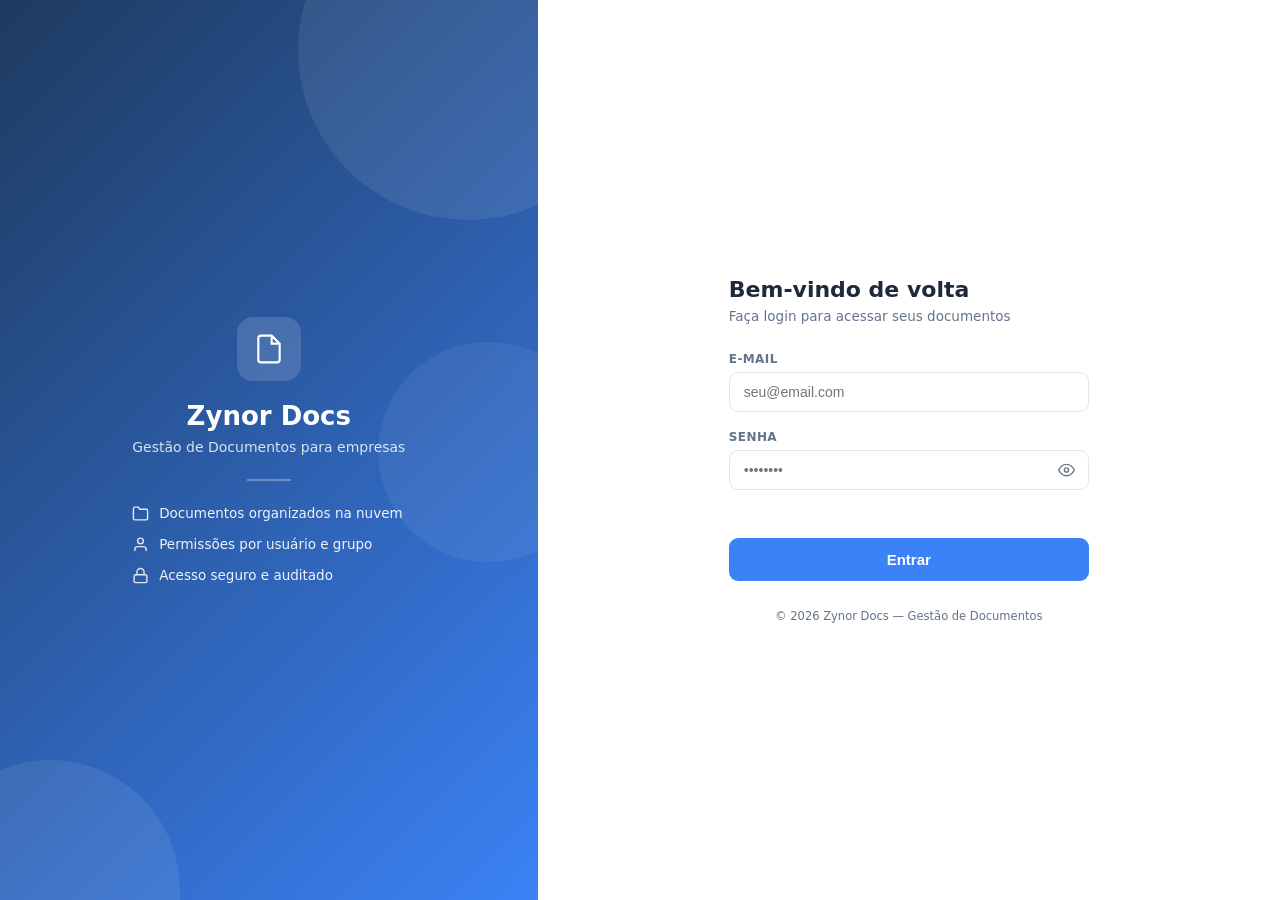
==== commit b8862b22: "Add settings page, license activation, branded login, and fix packaging - Add Configurações page (Us" ====
--- a/ui/index.html
+++ b/ui/index.html
@@ -8,95 +8,180 @@
 </head>
 <body>
 
+  <!-- ── Ativação de licença (primeira execução, sem tenant configurado) ──── -->
+  <div class="login-screen" id="activationScreen" style="display:none">
+    <div class="login-brand-panel">
+      <div class="brand-blob brand-blob-1"></div>
+      <div class="brand-blob brand-blob-2"></div>
+      <div class="brand-blob brand-blob-3"></div>
+      <div class="brand-content">
+        <div class="brand-icon">
+          <svg viewBox="0 0 24 24" fill="none" stroke="currentColor" stroke-width="1.6"><path d="M14 2H6a2 2 0 0 0-2 2v16a2 2 0 0 0 2 2h12a2 2 0 0 0 2-2V8z"/><polyline points="14 2 14 8 20 8"/></svg>
+        </div>
+        <h1 class="brand-name">Zynor Docs</h1>
+        <p class="brand-tagline">Gestão de Documentos para empresas</p>
+        <div class="brand-divider"></div>
+        <ul class="brand-features">
+          <li><svg viewBox="0 0 24 24" fill="none" stroke="currentColor" stroke-width="2"><rect x="3" y="11" width="18" height="11" rx="2"/><path d="M7 11V7a5 5 0 0 1 10 0v4"/></svg> Ativação segura por licença</li>
+          <li><svg viewBox="0 0 24 24" fill="none" stroke="currentColor" stroke-width="2"><path d="M22 19a2 2 0 0 1-2 2H4a2 2 0 0 1-2-2V5a2 2 0 0 1 2-2h5l2 3h9a2 2 0 0 1 2 2z"/></svg> Documentos organizados na nuvem</li>
+          <li><svg viewBox="0 0 24 24" fill="none" stroke="currentColor" stroke-width="2"><path d="M20 21v-2a4 4 0 0 0-4-4H8a4 4 0 0 0-4 4v2"/><circle cx="12" cy="7" r="4"/></svg> Permissões por usuário e grupo</li>
+        </ul>
+      </div>
+    </div>
+    <div class="login-form-panel">
+      <div class="login-form-wrap">
+        <h2 class="login-title">Ativação</h2>
+        <p class="login-sub">Digite o código de ativação fornecido pelo suporte</p>
+
+        <div class="login-form">
+          <div class="login-field">
+            <label>Código de ativação</label>
+            <input id="activationCode" type="text" placeholder="XXXX-XXXX-XXXX" autocomplete="off" />
+          </div>
+          <p class="login-error" id="activationError"></p>
+          <button class="login-btn" id="activationBtn">Ativar</button>
+        </div>
+        <p class="login-form-footer">© 2026 Zynor Docs — Gestão de Documentos</p>
+      </div>
+    </div>
+  </div>
+
   <!-- ── Tela de Login ───────────────────────────────────────────────────── -->
   <div class="login-screen" id="loginScreen">
-    <div class="login-card">
-      <div class="login-logo">
-        <div class="logo-icon">Z</div>
-        <span class="logo-text">Zynor Docs</span>
-      </div>
-      <h2 class="login-title">Bem-vindo de volta</h2>
-      <p class="login-sub">Faça login para acessar seus documentos</p>
-
-      <div class="login-form">
-        <div class="login-field">
-          <label>E-mail</label>
-          <div class="email-wrap">
-            <input id="loginEmail" type="email" placeholder="seu@email.com" autocomplete="off" />
-            <div class="email-history" id="emailHistory"></div>
-          </div>
-        </div>
-        <div class="login-field">
-          <label>Senha</label>
-          <div class="pw-wrap">
-            <input id="loginPassword" type="password" placeholder="••••••••" autocomplete="current-password" />
-            <button class="pw-toggle" id="pwToggle" tabindex="-1">
-              <svg id="eyeOpen" viewBox="0 0 24 24" fill="none" stroke="currentColor" stroke-width="2"><path d="M1 12s4-8 11-8 11 8 11 8-4 8-11 8-11-8-11-8z"/><circle cx="12" cy="12" r="3"/></svg>
-              <svg id="eyeClosed" viewBox="0 0 24 24" fill="none" stroke="currentColor" stroke-width="2" style="display:none"><path d="M17.94 17.94A10.07 10.07 0 0 1 12 20c-7 0-11-8-11-8a18.45 18.45 0 0 1 5.06-5.94"/><path d="M9.9 4.24A9.12 9.12 0 0 1 12 4c7 0 11 8 11 8a18.5 18.5 0 0 1-2.16 3.19"/><line x1="1" y1="1" x2="23" y2="23"/></svg>
-            </button>
-          </div>
-        </div>
-        <p class="login-error" id="loginError"></p>
-        <button class="login-btn" id="loginBtn">Entrar</button>
+    <div class="login-brand-panel">
+      <div class="brand-blob brand-blob-1"></div>
+      <div class="brand-blob brand-blob-2"></div>
+      <div class="brand-blob brand-blob-3"></div>
+      <div class="brand-content">
+        <div class="brand-icon" id="loginLogoIcon">
+          <svg viewBox="0 0 24 24" fill="none" stroke="currentColor" stroke-width="1.6"><path d="M14 2H6a2 2 0 0 0-2 2v16a2 2 0 0 0 2 2h12a2 2 0 0 0 2-2V8z"/><polyline points="14 2 14 8 20 8"/></svg>
+        </div>
+        <img class="brand-logo-img" id="loginLogoImg" style="display:none" />
+        <h1 class="brand-name" id="loginLogoText">Zynor Docs</h1>
+        <p class="brand-tagline">Gestão de Documentos para empresas</p>
+        <div class="brand-divider"></div>
+        <ul class="brand-features">
+          <li><svg viewBox="0 0 24 24" fill="none" stroke="currentColor" stroke-width="2"><path d="M22 19a2 2 0 0 1-2 2H4a2 2 0 0 1-2-2V5a2 2 0 0 1 2-2h5l2 3h9a2 2 0 0 1 2 2z"/></svg> Documentos organizados na nuvem</li>
+          <li><svg viewBox="0 0 24 24" fill="none" stroke="currentColor" stroke-width="2"><path d="M20 21v-2a4 4 0 0 0-4-4H8a4 4 0 0 0-4 4v2"/><circle cx="12" cy="7" r="4"/></svg> Permissões por usuário e grupo</li>
+          <li><svg viewBox="0 0 24 24" fill="none" stroke="currentColor" stroke-width="2"><rect x="3" y="11" width="18" height="11" rx="2"/><path d="M7 11V7a5 5 0 0 1 10 0v4"/></svg> Acesso seguro e auditado</li>
+        </ul>
+      </div>
+    </div>
+    <div class="login-form-panel">
+      <div class="login-form-wrap">
+        <h2 class="login-title">Bem-vindo de volta</h2>
+        <p class="login-sub">Faça login para acessar seus documentos</p>
+
+        <div class="login-form">
+          <div class="login-field">
+            <label>E-mail</label>
+            <div class="email-wrap">
+              <input id="loginEmail" type="email" placeholder="seu@email.com" autocomplete="off" />
+              <div class="email-history" id="emailHistory"></div>
+            </div>
+          </div>
+          <div class="login-field">
+            <label>Senha</label>
+            <div class="pw-wrap">
+              <input id="loginPassword" type="password" placeholder="••••••••" autocomplete="current-password" />
+              <button class="pw-toggle" id="pwToggle" tabindex="-1">
+                <svg id="eyeOpen" viewBox="0 0 24 24" fill="none" stroke="currentColor" stroke-width="2"><path d="M1 12s4-8 11-8 11 8 11 8-4 8-11 8-11-8-11-8z"/><circle cx="12" cy="12" r="3"/></svg>
+                <svg id="eyeClosed" viewBox="0 0 24 24" fill="none" stroke="currentColor" stroke-width="2" style="display:none"><path d="M17.94 17.94A10.07 10.07 0 0 1 12 20c-7 0-11-8-11-8a18.45 18.45 0 0 1 5.06-5.94"/><path d="M9.9 4.24A9.12 9.12 0 0 1 12 4c7 0 11 8 11 8a18.5 18.5 0 0 1-2.16 3.19"/><line x1="1" y1="1" x2="23" y2="23"/></svg>
+              </button>
+            </div>
+          </div>
+          <p class="login-error" id="loginError"></p>
+          <button class="login-btn" id="loginBtn">Entrar</button>
+        </div>
+        <p class="login-form-footer">© 2026 Zynor Docs — Gestão de Documentos</p>
       </div>
     </div>
   </div>
 
   <!-- ── Troca de Senha (primeiro acesso) ────────────────────────────────── -->
   <div class="login-screen" id="changePwScreen" style="display:none">
-    <div class="login-card">
-      <div class="login-logo">
-        <div class="logo-icon">Z</div>
-        <span class="logo-text">Zynor Docs</span>
-      </div>
-      <h2 class="login-title">Defina sua senha</h2>
-      <p class="login-sub">Por segurança, crie uma nova senha para continuar</p>
-
-      <div class="login-form">
-        <div class="login-field">
-          <label>Nova senha</label>
-          <input id="newPw1" type="password" placeholder="••••••••" />
-        </div>
-        <div class="login-field">
-          <label>Confirmar senha</label>
-          <input id="newPw2" type="password" placeholder="••••••••" />
-        </div>
-        <p class="login-error" id="changePwError"></p>
-        <button class="login-btn" id="changePwBtn">Salvar e entrar</button>
+    <div class="login-brand-panel">
+      <div class="brand-blob brand-blob-1"></div>
+      <div class="brand-blob brand-blob-2"></div>
+      <div class="brand-blob brand-blob-3"></div>
+      <div class="brand-content">
+        <div class="brand-icon" id="changePwLogoIcon">
+          <svg viewBox="0 0 24 24" fill="none" stroke="currentColor" stroke-width="1.6"><rect x="3" y="11" width="18" height="11" rx="2"/><path d="M7 11V7a5 5 0 0 1 10 0v4"/></svg>
+        </div>
+        <img class="brand-logo-img" id="changePwLogoImg" style="display:none" />
+        <h1 class="brand-name" id="changePwLogoText">Zynor Docs</h1>
+        <p class="brand-tagline">Gestão de Documentos para empresas</p>
+        <div class="brand-divider"></div>
+        <ul class="brand-features">
+          <li><svg viewBox="0 0 24 24" fill="none" stroke="currentColor" stroke-width="2"><rect x="3" y="11" width="18" height="11" rx="2"/><path d="M7 11V7a5 5 0 0 1 10 0v4"/></svg> Crie uma senha forte e exclusiva</li>
+          <li><svg viewBox="0 0 24 24" fill="none" stroke="currentColor" stroke-width="2"><path d="M22 19a2 2 0 0 1-2 2H4a2 2 0 0 1-2-2V5a2 2 0 0 1 2-2h5l2 3h9a2 2 0 0 1 2 2z"/></svg> Seus documentos continuam protegidos</li>
+        </ul>
+      </div>
+    </div>
+    <div class="login-form-panel">
+      <div class="login-form-wrap">
+        <h2 class="login-title">Defina sua senha</h2>
+        <p class="login-sub">Por segurança, crie uma nova senha para continuar</p>
+
+        <div class="login-form">
+          <div class="login-field">
+            <label>Nova senha</label>
+            <input id="newPw1" type="password" placeholder="••••••••" />
+          </div>
+          <div class="login-field">
+            <label>Confirmar senha</label>
+            <input id="newPw2" type="password" placeholder="••••••••" />
+          </div>
+          <p class="login-error" id="changePwError"></p>
+          <button class="login-btn" id="changePwBtn">Salvar e entrar</button>
+          <button class="login-btn-secondary" id="changePwCancelBtn" style="display:none">Cancelar</button>
+        </div>
+        <p class="login-form-footer">© 2026 Zynor Docs — Gestão de Documentos</p>
       </div>
     </div>
   </div>
 
   <div class="shell" id="appShell" style="display:none">
+
+    <div class="offline-banner" id="offlineBanner" style="display:none">
+      Sem conexão — exibindo dados salvos localmente. Alterações podem não ser sincronizadas.
+    </div>
+
+    <div class="shell-body">
 
     <!-- ── Sidebar ─────────────────────────────────────────────── -->
     <aside class="sidebar">
       <div class="sidebar-logo">
-        <div class="logo-icon">Z</div>
+        <div class="logo-icon" id="sidebarLogoIcon">Z</div>
+        <img class="sidebar-logo-img" id="sidebarLogoImg" style="display:none" />
         <span class="logo-text">Zynor</span>
       </div>
 
       <nav class="sidebar-nav">
-        <a href="#" class="nav-item active">
+        <a href="#" class="nav-item active" id="navDocumentos">
           <svg class="nav-icon" viewBox="0 0 24 24" fill="none" stroke="currentColor" stroke-width="2"><path d="M14 2H6a2 2 0 0 0-2 2v16a2 2 0 0 0 2 2h12a2 2 0 0 0 2-2V8z"/><polyline points="14 2 14 8 20 8"/></svg>
           Documentos
         </a>
-        <a href="#" class="nav-item">
+        <a href="#" class="nav-item" id="navRecent">
           <svg class="nav-icon" viewBox="0 0 24 24" fill="none" stroke="currentColor" stroke-width="2"><circle cx="12" cy="12" r="10"/><polyline points="12 6 12 12 16 14"/></svg>
           Recentes
         </a>
-        <a href="#" class="nav-item">
+        <a href="#" class="nav-item" id="navFavorites">
           <svg class="nav-icon" viewBox="0 0 24 24" fill="none" stroke="currentColor" stroke-width="2"><polygon points="12 2 15.09 8.26 22 9.27 17 14.14 18.18 21.02 12 17.77 5.82 21.02 7 14.14 2 9.27 8.91 8.26 12 2"/></svg>
           Favoritos
         </a>
-        <a href="#" class="nav-item">
+        <a href="#" class="nav-item" id="navShared">
           <svg class="nav-icon" viewBox="0 0 24 24" fill="none" stroke="currentColor" stroke-width="2"><circle cx="18" cy="5" r="3"/><circle cx="6" cy="12" r="3"/><circle cx="18" cy="19" r="3"/><line x1="8.59" y1="13.51" x2="15.42" y2="17.49"/><line x1="15.41" y1="6.51" x2="8.59" y2="10.49"/></svg>
           Compartilhados
         </a>
-        <a href="#" class="nav-item">
+        <a href="#" class="nav-item" id="navTrash">
           <svg class="nav-icon" viewBox="0 0 24 24" fill="none" stroke="currentColor" stroke-width="2"><polyline points="3 6 5 6 21 6"/><path d="M19 6l-1 14H6L5 6"/><path d="M10 11v6"/><path d="M14 11v6"/><path d="M9 6V4h6v2"/></svg>
           Lixeira
         </a>
+        <a href="#" class="nav-item" id="navConfig">
+          <svg class="nav-icon" viewBox="0 0 24 24" fill="none" stroke="currentColor" stroke-width="2"><circle cx="12" cy="12" r="3"/><path d="M19.4 15a1.65 1.65 0 0 0 .33 1.82l.06.06a2 2 0 1 1-2.83 2.83l-.06-.06a1.65 1.65 0 0 0-1.82-.33 1.65 1.65 0 0 0-1 1.51V21a2 2 0 0 1-4 0v-.09A1.65 1.65 0 0 0 9 19.4a1.65 1.65 0 0 0-1.82.33l-.06.06a2 2 0 1 1-2.83-2.83l.06-.06a1.65 1.65 0 0 0 .33-1.82 1.65 1.65 0 0 0-1.51-1H3a2 2 0 0 1 0-4h.09A1.65 1.65 0 0 0 4.6 9a1.65 1.65 0 0 0-.33-1.82l-.06-.06a2 2 0 1 1 2.83-2.83l.06.06a1.65 1.65 0 0 0 1.82.33H9a1.65 1.65 0 0 0 1-1.51V3a2 2 0 0 1 4 0v.09a1.65 1.65 0 0 0 1 1.51 1.65 1.65 0 0 0 1.82-.33l.06-.06a2 2 0 1 1 2.83 2.83l-.06.06a1.65 1.65 0 0 0-.33 1.82V9a1.65 1.65 0 0 0 1.51 1H21a2 2 0 0 1 0 4h-.09a1.65 1.65 0 0 0-1.51 1z"/></svg>
+          Configurações
+        </a>
       </nav>
 
       <div class="sidebar-section-title">MINHAS PASTAS</div>
@@ -107,21 +192,13 @@
       <div class="sidebar-bottom">
         <div class="storage-label">
           <span>Armazenamento</span>
-          <span class="storage-used">12,4 GB de 100 GB</span>
+          <span class="storage-used" id="storageUsedLabel">—</span>
         </div>
         <div class="storage-bar">
-          <div class="storage-fill" style="width: 12.4%"></div>
-        </div>
-        <button class="btn-manage-plan">Gerenciar planos</button>
-
-        <div class="user-card">
-          <div class="user-avatar">AS</div>
-          <div class="user-info">
-            <span class="user-name">Anderson Souza</span>
-            <span class="user-role">Administrador</span>
-          </div>
-          <svg class="user-chevron" viewBox="0 0 24 24" fill="none" stroke="currentColor" stroke-width="2"><polyline points="6 9 12 15 18 9"/></svg>
-        </div>
+          <div class="storage-fill" id="storageFill" style="width: 0%"></div>
+        </div>
+        <button class="btn-manage-plan" id="btnManagePlan">Gerenciar planos</button>
+
       </div>
     </aside>
 
@@ -134,13 +211,43 @@
           <strong>Início</strong>
         </nav>
         <div class="topbar-actions">
-          <button class="btn-icon notif" title="Notificações">
-            <svg viewBox="0 0 24 24" fill="none" stroke="currentColor" stroke-width="2"><path d="M18 8A6 6 0 0 0 6 8c0 7-3 9-3 9h18s-3-2-3-9"/><path d="M13.73 21a2 2 0 0 1-3.46 0"/></svg>
-          </button>
-          <div class="user-top" id="userTopbar">
+          <!-- Sino de notificações -->
+          <div class="notif-wrap" id="notifWrap">
+            <button class="btn-icon notif" id="btnNotif" title="Notificações">
+              <svg viewBox="0 0 24 24" fill="none" stroke="currentColor" stroke-width="2"><path d="M18 8A6 6 0 0 0 6 8c0 7-3 9-3 9h18s-3-2-3-9"/><path d="M13.73 21a2 2 0 0 1-3.46 0"/></svg>
+              <span class="notif-badge" id="notifBadge" style="display:none"></span>
+            </button>
+            <div class="notif-dropdown" id="notifDropdown" style="display:none">
+              <div class="notif-header">Notificações</div>
+              <div id="notifList"><p class="notif-empty">Nenhuma atividade recente.</p></div>
+            </div>
+          </div>
+
+          <!-- Menu usuário (topbar) -->
+          <div class="user-top" id="userTopbar" style="position:relative">
             <div class="user-avatar-sm" id="userAvatarTop">AS</div>
             <span class="user-name" id="userNameTop">Anderson Souza</span>
             <svg viewBox="0 0 24 24" fill="none" stroke="currentColor" stroke-width="2"><polyline points="6 9 12 15 18 9"/></svg>
+            <!-- Dropdown do usuário -->
+            <div class="user-dropdown user-dropdown-top" id="userDropdown" style="display:none">
+              <div class="user-dd-header">
+                <div class="user-avatar" id="userAvatarDd">AS</div>
+                <div>
+                  <div class="user-dd-name" id="userNameDd">Anderson Souza</div>
+                  <div class="user-dd-email" id="userEmailDd">—</div>
+                </div>
+              </div>
+              <div class="user-dd-sep"></div>
+              <button class="user-dd-item" id="btnChangePw">
+                <svg viewBox="0 0 24 24" fill="none" stroke="currentColor" stroke-width="2"><rect x="3" y="11" width="18" height="11" rx="2" ry="2"/><path d="M7 11V7a5 5 0 0 1 10 0v4"/></svg>
+                Trocar senha
+              </button>
+              <div class="user-dd-sep"></div>
+              <button class="user-dd-item danger" id="btnLogout">
+                <svg viewBox="0 0 24 24" fill="none" stroke="currentColor" stroke-width="2"><path d="M9 21H5a2 2 0 0 1-2-2V5a2 2 0 0 1 2-2h4"/><polyline points="16 17 21 12 16 7"/><line x1="21" y1="12" x2="9" y2="12"/></svg>
+                Sair
+              </button>
+            </div>
           </div>
         </div>
       </header>
@@ -153,7 +260,7 @@
           <div class="home-header">
             <div>
               <h1 class="home-title">Meus Documentos</h1>
-              <p class="home-sub">Selecione uma pasta para começar</p>
+              <p class="home-sub">Visão geral do seu espaço de trabalho</p>
             </div>
             <div class="btn-new-group" id="btnNewGroupHome">
               <button class="btn-primary" id="btnNewHome">
@@ -171,8 +278,180 @@
               </div>
             </div>
           </div>
-          <div class="home-grid" id="homeGrid">
-            <!-- preenchido pelo JS -->
+
+          <!-- Cards de resumo global -->
+          <div class="home-stats-row" id="homeStats">
+            <div class="home-stat-card">
+              <div class="home-stat-icon" style="background:#eff6ff">
+                <svg viewBox="0 0 24 24" fill="none" stroke="#3b82f6" stroke-width="1.8"><path d="M14 2H6a2 2 0 0 0-2 2v16a2 2 0 0 0 2 2h12a2 2 0 0 0 2-2V8z"/><polyline points="14 2 14 8 20 8"/></svg>
+              </div>
+              <div class="home-stat-info">
+                <span class="home-stat-value" id="hsTotalFiles">—</span>
+                <span class="home-stat-label">Arquivos</span>
+              </div>
+            </div>
+            <div class="home-stat-card">
+              <div class="home-stat-icon" style="background:#fffbeb">
+                <svg viewBox="0 0 24 24" fill="none" stroke="#f59e0b" stroke-width="1.8"><path d="M22 19a2 2 0 0 1-2 2H4a2 2 0 0 1-2-2V5a2 2 0 0 1 2-2h5l2 3h9a2 2 0 0 1 2 2z"/></svg>
+              </div>
+              <div class="home-stat-info">
+                <span class="home-stat-value" id="hsTotalFolders">—</span>
+                <span class="home-stat-label">Pastas</span>
+              </div>
+            </div>
+            <div class="home-stat-card">
+              <div class="home-stat-icon" style="background:#f0fdf4">
+                <svg viewBox="0 0 24 24" fill="none" stroke="#22c55e" stroke-width="1.8"><ellipse cx="12" cy="5" rx="9" ry="3"/><path d="M21 12c0 1.66-4 3-9 3s-9-1.34-9-3"/><path d="M3 5v14c0 1.66 4 3 9 3s9-1.34 9-3V5"/></svg>
+              </div>
+              <div class="home-stat-info">
+                <span class="home-stat-value" id="hsTotalSize">—</span>
+                <span class="home-stat-label">Armazenamento</span>
+              </div>
+            </div>
+            <div class="home-stat-card">
+              <div class="home-stat-icon" style="background:#fff7ed">
+                <svg viewBox="0 0 24 24" fill="none" stroke="#f97316" stroke-width="1.8"><circle cx="12" cy="12" r="10"/><polyline points="12 6 12 12 16 14"/></svg>
+              </div>
+              <div class="home-stat-info">
+                <span class="home-stat-value" id="hsLastChange">—</span>
+                <span class="home-stat-label">Última alteração</span>
+              </div>
+            </div>
+          </div>
+
+          <!-- Pastas raiz -->
+          <div class="home-section">
+            <h2 class="home-section-title">Pastas</h2>
+            <div class="home-grid" id="homeGrid"></div>
+          </div>
+
+          <!-- Recentes na home -->
+          <div class="home-section" id="homeRecentSection">
+            <h2 class="home-section-title">Recentes</h2>
+            <div class="flat-list" id="homeRecentList"></div>
+          </div>
+
+          <!-- Favoritos na home -->
+          <div class="home-section" id="homeFavSection">
+            <h2 class="home-section-title">Favoritos</h2>
+            <div class="flat-list" id="homeFavList"></div>
+          </div>
+        </div>
+
+        <!-- ── RECENTES ── -->
+        <div id="recentView" style="display:none">
+          <div class="home-header">
+            <div><h1 class="home-title">Recentes</h1><p class="home-sub">Arquivos acessados ou criados recentemente</p></div>
+          </div>
+          <div class="flat-list" id="recentList"></div>
+        </div>
+
+        <!-- ── FAVORITOS ── -->
+        <div id="favoritesView" style="display:none">
+          <div class="home-header">
+            <div><h1 class="home-title">Favoritos</h1><p class="home-sub">Arquivos e pastas marcados como favorito</p></div>
+          </div>
+          <div class="flat-list" id="favoritesList"></div>
+        </div>
+
+        <!-- ── COMPARTILHADOS ── -->
+        <div id="sharedView" style="display:none">
+          <div class="home-header">
+            <div><h1 class="home-title">Compartilhados</h1><p class="home-sub">Arquivos cujo link foi gerado</p></div>
+          </div>
+          <div class="flat-list" id="sharedList"></div>
+        </div>
+
+        <!-- ── LIXEIRA ── -->
+        <div id="trashView" style="display:none">
+          <div class="home-header">
+            <div><h1 class="home-title">Lixeira</h1><p class="home-sub">Itens excluídos recentemente</p></div>
+            <button class="btn-danger" id="emptyTrashBtn">Esvaziar lixeira</button>
+          </div>
+          <div class="flat-list" id="trashList"></div>
+        </div>
+
+        <!-- ── CONFIGURAÇÕES ── -->
+        <div id="settingsView" style="display:none">
+          <div class="home-header">
+            <div><h1 class="home-title">Configurações</h1><p class="home-sub">Gerencie usuários, grupos e dados da empresa</p></div>
+          </div>
+
+          <div id="settingsRestricted" style="display:none">
+            <p class="flat-empty">⛔ Acesso restrito a administradores.</p>
+          </div>
+
+          <div id="settingsContent" style="display:none">
+            <div class="settings-tabs">
+              <button class="settings-tab active" id="tabUsuarios" data-tab="usuarios">
+                <svg viewBox="0 0 24 24" fill="none" stroke="currentColor" stroke-width="2"><path d="M20 21v-2a4 4 0 0 0-4-4H8a4 4 0 0 0-4 4v2"/><circle cx="12" cy="7" r="4"/></svg>
+                Usuários
+              </button>
+              <button class="settings-tab" id="tabGrupos" data-tab="grupos">
+                <svg viewBox="0 0 24 24" fill="none" stroke="currentColor" stroke-width="2"><path d="M21 11V5a2 2 0 0 0-2-2h-6a2 2 0 0 0-2 2v6a2 2 0 0 0 2 2h6a2 2 0 0 0 2-2z"/><circle cx="7" cy="17" r="3"/><path d="M12.5 16a3 3 0 0 1 4.5 2.6"/></svg>
+                Grupos
+              </button>
+              <button class="settings-tab" id="tabEmpresa" data-tab="empresa">
+                <svg viewBox="0 0 24 24" fill="none" stroke="currentColor" stroke-width="2"><path d="M3 21h18"/><path d="M5 21V7l8-4v18"/><path d="M19 21V11l-6-4"/></svg>
+                Empresa
+              </button>
+            </div>
+
+            <!-- Usuários -->
+            <div class="settings-pane" id="paneUsuarios">
+              <div class="settings-pane-bar">
+                <h3>Usuários do sistema</h3>
+                <button class="btn-primary" id="btnNewUser">+ Novo Usuário</button>
+              </div>
+              <div class="settings-table-wrap">
+                <table class="settings-table">
+                  <thead><tr><th>Nome</th><th>E-mail</th><th>Grupo</th><th></th></tr></thead>
+                  <tbody id="usersTableBody"></tbody>
+                </table>
+              </div>
+            </div>
+
+            <!-- Grupos -->
+            <div class="settings-pane" id="paneGrupos" style="display:none">
+              <div class="settings-pane-bar">
+                <h3>Grupos e permissões</h3>
+                <button class="btn-primary" id="btnNewGroup">+ Novo Grupo</button>
+              </div>
+              <div class="settings-table-wrap">
+                <table class="settings-table">
+                  <thead><tr><th>Grupo</th><th>Visualizar</th><th>Criar</th><th>Editar</th><th>Excluir</th><th>Admin</th><th></th></tr></thead>
+                  <tbody id="groupsTableBody"></tbody>
+                </table>
+              </div>
+            </div>
+
+            <!-- Empresa -->
+            <div class="settings-pane" id="paneEmpresa" style="display:none">
+              <div class="settings-pane-bar"><h3>Identidade da Empresa</h3></div>
+
+              <div class="logo-preview-box">
+                <div class="logo-preview-icon" id="logoPreviewIcon">
+                  <svg viewBox="0 0 24 24" fill="none" stroke="currentColor" stroke-width="1.5"><path d="M3 21h18"/><path d="M5 21V7l8-4v18"/><path d="M19 21V11l-6-4"/></svg>
+                </div>
+                <img id="logoPreviewImg" style="display:none" />
+                <div class="logo-preview-text">
+                  <p id="logoPreviewMsg">Nenhuma logo cadastrada.</p>
+                  <small>Formatos aceitos: PNG, JPG, JPEG</small>
+                  <small>Tamanho recomendado: 256×256px</small>
+                </div>
+              </div>
+
+              <div class="logo-actions">
+                <button class="btn-primary" id="btnChooseLogo">📁 Escolher Logo</button>
+                <button class="btn-outline-danger" id="btnRemoveLogo">Remover Logo</button>
+              </div>
+              <input type="file" id="logoFileInput" accept=".png,.jpg,.jpeg" style="display:none" />
+
+              <label class="modal-label" style="margin-top:24px;">Nome da Empresa</label>
+              <input class="modal-input" id="companyNameInput" type="text" style="max-width:480px;" />
+              <button class="btn-success" id="btnSaveCompanyName" style="display:block; margin-top:12px;">Salvar Nome</button>
+              <p class="modal-error" id="companyError"></p>
+            </div>
           </div>
         </div>
 
@@ -252,7 +531,7 @@
           </div>
           <div class="stat-card">
             <div class="stat-icon orange"><svg viewBox="0 0 24 24" fill="none" stroke="currentColor" stroke-width="2"><circle cx="12" cy="12" r="10"/><polyline points="12 6 12 12 16 14"/></svg></div>
-            <div class="stat-body"><div class="stat-label">Alteração</div><div class="stat-value">Hoje às 14:32</div><div class="stat-sub">Última alteração</div></div>
+            <div class="stat-body"><div class="stat-label">Alteração</div><div class="stat-value" id="statLastChange">—</div><div class="stat-sub">Última alteração</div></div>
           </div>
         </div>
 
@@ -301,6 +580,10 @@
             </div>
 
             <div class="detail-actions">
+              <button class="detail-btn fav" id="detailFavBtn">
+                <svg viewBox="0 0 24 24" fill="none" stroke="currentColor" stroke-width="2"><polygon points="12 2 15.09 8.26 22 9.27 17 14.14 18.18 21.02 12 17.77 5.82 21.02 7 14.14 2 9.27 8.91 8.26 12 2"/></svg>
+                Favoritar
+              </button>
               <button class="detail-btn share">
                 <svg viewBox="0 0 24 24" fill="none" stroke="currentColor" stroke-width="2"><circle cx="18" cy="5" r="3"/><circle cx="6" cy="12" r="3"/><circle cx="18" cy="19" r="3"/><line x1="8.59" y1="13.51" x2="15.42" y2="17.49"/><line x1="15.41" y1="6.51" x2="8.59" y2="10.49"/></svg>
                 Compartilhar
@@ -317,6 +600,8 @@
 
       </div><!-- /.content -->
     </main>
+
+    </div><!-- /.shell-body -->
 
   </div><!-- /#appShell -->
 
@@ -418,6 +703,139 @@
     </div>
   </div>
 
+  <!-- Modal: confirmação customizada -->
+  <div class="modal-overlay" id="confirmOverlay" style="display:none">
+    <div class="modal confirm-modal">
+      <div class="modal-header">
+        <span class="modal-title" id="confirmTitle">Confirmar</span>
+      </div>
+      <div class="modal-body">
+        <p class="confirm-message" id="confirmMessage"></p>
+      </div>
+      <div class="modal-footer">
+        <button class="modal-btn cancel" id="confirmCancelBtn">Cancelar</button>
+        <button class="modal-btn danger" id="confirmOkBtn">Confirmar</button>
+      </div>
+    </div>
+  </div>
+
+  <!-- Modal: planos -->
+  <div class="modal-overlay" id="planOverlay" style="display:none">
+    <div class="modal plan-modal">
+      <div class="modal-header">
+        <span class="modal-title">Plano atual</span>
+        <button class="modal-close" id="planClose">✕</button>
+      </div>
+      <div class="modal-body">
+        <div class="plan-badge" id="planBadge">Plano Profissional</div>
+        <div class="plan-stats">
+          <div class="plan-stat">
+            <span class="plan-stat-val" id="planFiles">—</span>
+            <span class="plan-stat-lbl">Arquivos</span>
+          </div>
+          <div class="plan-stat">
+            <span class="plan-stat-val" id="planFolders">—</span>
+            <span class="plan-stat-lbl">Pastas</span>
+          </div>
+          <div class="plan-stat">
+            <span class="plan-stat-val" id="planSize">—</span>
+            <span class="plan-stat-lbl">Usado</span>
+          </div>
+        </div>
+        <div class="plan-storage-row">
+          <div class="plan-storage-label">
+            <span>Armazenamento</span>
+            <span id="planStorageDetail">— de 100 GB</span>
+          </div>
+          <div class="storage-bar" style="margin-bottom:0">
+            <div class="storage-fill" id="planStorageFill" style="width:0%"></div>
+          </div>
+        </div>
+      </div>
+      <div class="modal-footer">
+        <button class="modal-btn cancel" id="planCloseBtn">Fechar</button>
+      </div>
+    </div>
+  </div>
+
+  <!-- Modal: usuário (criar/editar) -->
+  <div class="modal-overlay" id="userModalOverlay" style="display:none">
+    <div class="modal">
+      <div class="modal-header">
+        <span class="modal-title" id="userModalTitle">Novo Usuário</span>
+        <button class="modal-close" id="userModalClose">✕</button>
+      </div>
+      <div class="modal-body">
+        <label class="modal-label">Nome</label>
+        <input class="modal-input" id="userNameInput" type="text" placeholder="Nome completo" />
+        <label class="modal-label">E-mail</label>
+        <input class="modal-input" id="userEmailInput" type="email" placeholder="email@empresa.com" />
+        <div id="userPasswordGroup">
+          <label class="modal-label">Senha</label>
+          <input class="modal-input" id="userPasswordInput" type="password" placeholder="••••••••" />
+          <label class="modal-label">Confirmar senha</label>
+          <input class="modal-input" id="userPassword2Input" type="password" placeholder="••••••••" />
+        </div>
+        <label class="modal-label">Grupo</label>
+        <select class="modal-input" id="userGroupSelect"></select>
+        <button class="btn-secondary" id="btnChangeUserPw" style="display:none; margin-top:14px;">🔑 Alterar Senha</button>
+        <p class="modal-error" id="userModalError"></p>
+      </div>
+      <div class="modal-footer">
+        <button class="modal-btn cancel" id="userModalCancel">Cancelar</button>
+        <button class="modal-btn confirm" id="userModalSave">Salvar</button>
+      </div>
+    </div>
+  </div>
+
+  <!-- Modal: alterar senha de outro usuário -->
+  <div class="modal-overlay" id="userPwModalOverlay" style="display:none">
+    <div class="modal">
+      <div class="modal-header">
+        <span class="modal-title">Alterar Senha</span>
+        <button class="modal-close" id="userPwModalClose">✕</button>
+      </div>
+      <div class="modal-body">
+        <label class="modal-label">Nova senha</label>
+        <input class="modal-input" id="userPwNew1" type="password" placeholder="••••••••" />
+        <label class="modal-label">Confirmar nova senha</label>
+        <input class="modal-input" id="userPwNew2" type="password" placeholder="••••••••" />
+        <p class="modal-error" id="userPwModalError"></p>
+      </div>
+      <div class="modal-footer">
+        <button class="modal-btn cancel" id="userPwModalCancel">Cancelar</button>
+        <button class="modal-btn confirm" id="userPwModalSave">Salvar</button>
+      </div>
+    </div>
+  </div>
+
+  <!-- Modal: grupo (criar/editar) -->
+  <div class="modal-overlay" id="groupModalOverlay" style="display:none">
+    <div class="modal">
+      <div class="modal-header">
+        <span class="modal-title" id="groupModalTitle">Novo Grupo</span>
+        <button class="modal-close" id="groupModalClose">✕</button>
+      </div>
+      <div class="modal-body">
+        <label class="modal-label">Nome do grupo</label>
+        <input class="modal-input" id="groupNameInput" type="text" placeholder="Ex: Administradores" />
+        <label class="modal-label" style="margin-top:14px;">Permissões</label>
+        <div class="group-perms">
+          <label class="group-perm-opt"><input type="checkbox" id="permCanView" /> Visualizar arquivos e pastas</label>
+          <label class="group-perm-opt"><input type="checkbox" id="permCanCreate" /> Criar pastas e arquivos</label>
+          <label class="group-perm-opt"><input type="checkbox" id="permCanEdit" /> Editar arquivos</label>
+          <label class="group-perm-opt"><input type="checkbox" id="permCanDelete" /> Excluir arquivos e pastas</label>
+          <label class="group-perm-opt"><input type="checkbox" id="permIsAdmin" /> Administrador do sistema</label>
+        </div>
+        <p class="modal-error" id="groupModalError"></p>
+      </div>
+      <div class="modal-footer">
+        <button class="modal-btn cancel" id="groupModalCancel">Cancelar</button>
+        <button class="modal-btn confirm" id="groupModalSave">Salvar</button>
+      </div>
+    </div>
+  </div>
+
   <script src="app.js"></script>
 </body>
 </html>
--- a/ui/style.css
+++ b/ui/style.css
@@ -15,27 +15,57 @@
 
 body { font-family: "Segoe UI", system-ui, sans-serif; background: var(--bg); color: var(--text); font-size: 14px; overflow: hidden; }
 
-/* ── Login ────────────────────────────────────────────────────── */
+/* ── Login (split-screen: painel de marca + formulário) ─────────── */
 .login-screen {
   position: fixed; inset: 0; z-index: 500;
-  background: linear-gradient(135deg, #0f1729 0%, #1e3a5f 100%);
+  display: flex; align-items: stretch; justify-content: stretch;
+  background: var(--white);
+}
+
+.login-brand-panel {
+  position: relative; overflow: hidden;
+  flex: 0 0 42%; min-width: 320px;
+  background: linear-gradient(135deg, #1e3a5f 0%, var(--blue) 100%);
   display: flex; align-items: center; justify-content: center;
-}
-.login-card {
-  background: #fff; border-radius: 18px; padding: 40px 44px;
-  width: 420px; box-shadow: 0 24px 64px rgba(0,0,0,.25);
-}
-.login-logo {
-  display: flex; align-items: center; gap: 10px; margin-bottom: 28px;
-}
-.login-logo .logo-icon {
-  width: 38px; height: 38px; background: var(--blue);
-  border-radius: 10px; display: flex; align-items: center; justify-content: center;
-  font-weight: 700; font-size: 18px; color: #fff;
-}
-.login-logo .logo-text { font-size: 20px; font-weight: 700; color: var(--text); }
+  padding: 40px;
+}
+.brand-blob {
+  position: absolute; border-radius: 50%;
+  background: rgba(255,255,255,.08);
+}
+.brand-blob-1 { width: 340px; height: 340px; top: -120px; right: -100px; }
+.brand-blob-2 { width: 220px; height: 220px; top: 38%; right: -60px; background: rgba(255,255,255,.06); }
+.brand-blob-3 { width: 260px; height: 260px; bottom: -120px; left: -80px; }
+
+.brand-content { position: relative; z-index: 1; max-width: 340px; text-align: center; color: #fff; }
+.brand-icon {
+  width: 64px; height: 64px; margin: 0 auto 20px;
+  background: rgba(255,255,255,.14); border-radius: 16px;
+  display: flex; align-items: center; justify-content: center;
+}
+.brand-icon svg { width: 32px; height: 32px; }
+.brand-logo-img { max-width: 280px; max-height: 96px; object-fit: contain; margin: 0 auto 20px; display: block; }
+.brand-name { font-size: 26px; font-weight: 700; margin-bottom: 8px; }
+.brand-tagline { font-size: 14px; color: rgba(255,255,255,.82); margin-bottom: 24px; }
+.brand-divider { width: 44px; height: 2px; background: rgba(255,255,255,.3); margin: 0 auto 24px; }
+.brand-features { list-style: none; text-align: left; display: flex; flex-direction: column; gap: 14px; }
+.brand-features li { display: flex; align-items: center; gap: 10px; font-size: 13.5px; color: rgba(255,255,255,.92); }
+.brand-features li svg { width: 17px; height: 17px; flex-shrink: 0; color: rgba(255,255,255,.85); }
+
+.login-form-panel {
+  flex: 1; display: flex; align-items: center; justify-content: center;
+  padding: 40px; min-width: 0;
+}
+.login-form-wrap { width: 100%; max-width: 360px; }
+.login-form-footer { font-size: 11.5px; color: var(--text-muted); text-align: center; margin-top: 28px; }
+
+.login-logo-img { width: 240px; height: 64px; object-fit: contain; object-position: left center; flex-shrink: 0; }
 .login-title { font-size: 22px; font-weight: 700; color: var(--text); margin-bottom: 6px; }
 .login-sub { font-size: 13.5px; color: var(--text-muted); margin-bottom: 28px; }
+
+@media (max-width: 760px) {
+  .login-brand-panel { display: none; }
+}
 
 .login-form { display: flex; flex-direction: column; gap: 18px; }
 .login-field { display: flex; flex-direction: column; gap: 6px; }
@@ -84,8 +114,23 @@
 .login-btn:hover { background: var(--blue-dark); }
 .login-btn:disabled { opacity: .6; cursor: not-allowed; }
 
+.login-btn-secondary {
+  width: 100%; padding: 13px; background: transparent; color: var(--text-muted);
+  border: none; font-size: 13.5px; font-weight: 600;
+  cursor: pointer; margin-top: 8px;
+}
+.login-btn-secondary:hover { color: var(--text); }
+
 /* ── Shell ───────────────────────────────────────── */
-.shell { display: flex; height: 100vh; width: 100vw; }
+.shell { display: flex; flex-direction: column; height: 100vh; width: 100vw; }
+.shell-body { display: flex; flex: 1; min-height: 0; }
+
+/* ── Banner offline ──────────────────────────────────── */
+.offline-banner {
+  flex: none;
+  background: #b45309; color: #fff; text-align: center;
+  font-size: 12.5px; font-weight: 600; padding: 6px 12px;
+}
 
 /* ── Sidebar ─────────────────────────────────────── */
 .sidebar {
@@ -102,7 +147,8 @@
   display: flex;
   align-items: center;
   gap: 10px;
-  padding: 22px 20px 18px;
+  padding: 18px 14px;
+  min-height: 64px;
 }
 .logo-icon {
   width: 34px; height: 34px;
@@ -110,6 +156,11 @@
   border-radius: 8px;
   display: flex; align-items: center; justify-content: center;
   font-weight: 700; font-size: 16px; color: #fff;
+}
+.sidebar-logo-img {
+  width: 182px; height: 52px;
+  object-fit: contain; object-position: left center;
+  flex-shrink: 0;
 }
 .logo-text { color: #fff; font-size: 18px; font-weight: 700; letter-spacing: -.3px; }
 
@@ -280,6 +331,29 @@
 .home-folder-card svg { width: 48px; height: 48px; }
 .home-folder-label { font-size: 13px; font-weight: 600; color: var(--text); word-break: break-word; }
 
+.home-grid-empty {
+  display: flex; flex-direction: column; align-items: center; justify-content: center;
+  gap: 14px; padding: 48px 24px;
+  border: 1.5px dashed var(--border); border-radius: 14px;
+  background: var(--white);
+  grid-column: 1 / -1;
+}
+.home-grid-empty-icon {
+  width: 64px; height: 64px; border-radius: 16px;
+  background: #eff6ff; display: flex; align-items: center; justify-content: center;
+}
+.home-grid-empty-icon svg { width: 32px; height: 32px; color: #3b82f6; }
+.home-grid-empty h3 { font-size: 15px; font-weight: 700; color: var(--text); margin: 0; }
+.home-grid-empty p { font-size: 13px; color: var(--text-muted); margin: 0; text-align: center; max-width: 320px; }
+.home-grid-empty-btn {
+  display: flex; align-items: center; gap: 6px;
+  padding: 9px 16px; border-radius: 8px; border: none;
+  background: var(--blue); color: #fff; font-size: 13px; font-weight: 600;
+  cursor: pointer; margin-top: 4px;
+}
+.home-grid-empty-btn:hover { background: var(--blue-dark); }
+.home-grid-empty-btn svg { width: 15px; height: 15px; }
+
 /* Folder header */
 .folder-title-row { display: flex; align-items: center; gap: 12px; margin-bottom: 8px; }
 .folder-icon-big { width: 44px; height: 44px; }
@@ -396,6 +470,27 @@
 }
 .btn-more:hover { background: #f1f5f9; color: var(--text); }
 .file-list-footer { padding: 12px 16px; font-size: 12.5px; color: var(--text-muted); border-top: 1px solid var(--border); }
+
+/* ── Dropdown de ações da linha ──────────────────────────────────── */
+.row-dropdown {
+  position: fixed; z-index: 300;
+  background: var(--white); border: 1px solid var(--border);
+  border-radius: 10px; box-shadow: 0 8px 24px rgba(0,0,0,.12);
+  min-width: 180px; padding: 5px 0;
+  animation: dropIn .1s ease;
+}
+@keyframes dropIn { from { opacity:0; transform:translateY(-6px); } to { opacity:1; transform:translateY(0); } }
+.row-dropdown-item {
+  display: flex; align-items: center; gap: 10px;
+  padding: 9px 14px; font-size: 13.5px; color: var(--text);
+  cursor: pointer; transition: background .1s;
+}
+.row-dropdown-item:hover { background: var(--bg); }
+.row-dropdown-item svg { width: 15px; height: 15px; flex-shrink: 0; color: var(--text-muted); }
+.row-dropdown-item.danger { color: #ef4444; }
+.row-dropdown-item.danger svg { color: #ef4444; }
+.row-dropdown-item.danger:hover { background: #fef2f2; }
+.row-dropdown-sep { height: 1px; background: var(--border); margin: 4px 0; }
 
 /* ── file icon variants ───────────────────────────────────────── */
 .file-icon-sm.pdf  { background: #fee2e2; }
@@ -608,3 +703,225 @@
 .toast.show { opacity: 1; transform: translateX(-50%) translateY(0); }
 .toast.toast-warn { background: #92400e; }
 .toast.toast-error { background: #7f1d1d; }
+
+/* ── Flat list (recentes, favoritos, compartilhados, lixeira) ─── */
+.flat-list { display: flex; flex-direction: column; gap: 4px; }
+.flat-item {
+  display: flex; align-items: center; gap: 14px;
+  padding: 10px 14px; border-radius: 10px; cursor: pointer;
+  border: 1px solid transparent; transition: background .15s, border-color .15s;
+  background: var(--surface, #fff);
+}
+.flat-item:hover { background: var(--bg); border-color: var(--border); }
+.flat-item-icon { width: 36px; height: 36px; display: flex; align-items: center; justify-content: center; flex-shrink: 0; }
+.flat-item-icon svg { width: 22px; height: 22px; }
+.flat-item-info { flex: 1; min-width: 0; }
+.flat-item-name { font-size: 14px; font-weight: 500; color: var(--text); white-space: nowrap; overflow: hidden; text-overflow: ellipsis; }
+.flat-item-meta { font-size: 12px; color: var(--text-muted); margin-top: 2px; }
+.flat-item-size { font-size: 12px; color: var(--text-muted); flex-shrink: 0; }
+.flat-empty { text-align: center; color: var(--text-muted); font-size: 14px; padding: 48px 0; }
+.flat-item-actions { display: flex; gap: 8px; flex-shrink: 0; }
+.flat-item-actions button { padding: 4px 10px; border-radius: 6px; font-size: 12px; border: 1px solid var(--border); background: var(--bg); cursor: pointer; color: var(--text-muted); }
+.flat-item-actions button:hover { background: var(--blue); color: #fff; border-color: var(--blue); }
+.flat-item-actions button.danger:hover { background: #ef4444; border-color: #ef4444; }
+
+/* btn-danger */
+.btn-danger { padding: 8px 16px; border-radius: 8px; background: #ef4444; color: #fff; border: none; font-size: 13px; font-weight: 600; cursor: pointer; }
+.btn-danger:hover { background: #dc2626; }
+
+/* Fav button */
+.detail-btn.fav { border-color: #f59e0b; color: #f59e0b; }
+.detail-btn.fav:hover, .detail-btn.fav.active { background: #f59e0b; color: #fff; }
+
+/* ── Configurações ───────────────────────────────────────────────────── */
+.settings-tabs { display: flex; gap: 6px; border-bottom: 1px solid var(--border); margin-bottom: 18px; }
+.settings-tab {
+  display: flex; align-items: center; gap: 6px;
+  padding: 10px 16px; border: none; background: transparent;
+  color: var(--text-muted); font-size: 13px; font-weight: 500;
+  cursor: pointer; border-bottom: 2px solid transparent;
+}
+.settings-tab svg { width: 15px; height: 15px; }
+.settings-tab:hover { color: var(--text); }
+.settings-tab.active { color: var(--blue); border-bottom-color: var(--blue); }
+
+.settings-pane-bar { display: flex; align-items: center; justify-content: space-between; margin-bottom: 14px; }
+.settings-pane-bar h3 { font-size: 14px; font-weight: 600; color: var(--text); margin: 0; }
+
+.settings-table-wrap { border: 1px solid var(--border); border-radius: 10px; overflow: hidden; background: #fff; }
+.settings-table { width: 100%; border-collapse: collapse; font-size: 13px; }
+.settings-table thead { background: var(--bg); }
+.settings-table th { text-align: left; padding: 12px 16px; font-size: 11px; font-weight: 600; color: var(--text-muted); text-transform: uppercase; letter-spacing: .03em; }
+.settings-table th:not(:first-child), .settings-table td:not(:first-child) { text-align: center; }
+.settings-table td:first-child, .settings-table th:first-child { text-align: left; }
+.settings-table td { padding: 11px 16px; border-top: 1px solid var(--border); color: var(--text); }
+.settings-table tbody tr:hover { background: var(--bg); }
+.settings-table .perm-yes { color: #16a34a; font-weight: 700; }
+.settings-table .perm-no  { color: #cbd5e1; }
+.settings-table .row-actions { display: flex; gap: 6px; justify-content: flex-end; }
+.settings-table .row-actions button {
+  width: 28px; height: 28px; border-radius: 6px; border: 1px solid var(--border);
+  background: #fff; cursor: pointer; color: var(--text-muted); font-size: 13px;
+}
+.settings-table .row-actions button:hover { background: var(--blue); color: #fff; border-color: var(--blue); }
+.settings-table .row-actions button.danger:hover { background: #ef4444; border-color: #ef4444; }
+.settings-table .row-actions button:disabled { opacity: .35; cursor: not-allowed; }
+.settings-table .row-actions button:disabled:hover { background: #fff; color: var(--text-muted); border-color: var(--border); }
+
+.group-perms { display: flex; flex-direction: column; gap: 10px; margin-top: 6px; }
+.group-perm-opt { display: flex; align-items: center; gap: 8px; font-size: 13px; color: var(--text); cursor: pointer; }
+
+.company-info-card { border: 1px solid var(--border); border-radius: 10px; background: #fff; padding: 4px 0; max-width: 480px; }
+.company-info-row { display: flex; justify-content: space-between; padding: 14px 18px; border-bottom: 1px solid var(--border); font-size: 13px; }
+.company-info-row:last-child { border-bottom: none; }
+.company-info-row span { color: var(--text-muted); }
+.company-info-row strong { color: var(--text); }
+
+.logo-preview-box {
+  display: flex; align-items: center; gap: 18px;
+  border: 1px solid var(--border); border-radius: 10px; background: #fff;
+  padding: 18px; max-width: 720px;
+}
+.logo-preview-icon { width: 56px; height: 56px; border-radius: 10px; background: var(--bg); display: flex; align-items: center; justify-content: center; color: #cbd5e1; flex-shrink: 0; }
+.logo-preview-icon svg { width: 28px; height: 28px; }
+#logoPreviewImg { width: 56px; height: 56px; border-radius: 10px; object-fit: cover; flex-shrink: 0; }
+.logo-preview-text p { margin: 0 0 4px; font-size: 13px; color: var(--text-muted); }
+.logo-preview-text small { display: block; font-size: 12px; color: var(--text-muted); opacity: .8; }
+
+.logo-actions { display: flex; gap: 10px; margin-top: 14px; }
+.btn-outline-danger {
+  padding: 9px 16px; border-radius: 8px; background: #fff; color: #ef4444;
+  border: 1px solid #ef4444; font-size: 13px; font-weight: 600; cursor: pointer;
+}
+.btn-outline-danger:hover { background: #fef2f2; }
+.btn-success { padding: 9px 16px; border-radius: 8px; background: #22c55e; color: #fff; border: none; font-size: 13px; font-weight: 600; cursor: pointer; }
+.btn-success:hover { background: #16a34a; }
+
+/* ── Modal de confirmação customizado ──────────────────────────────────────── */
+.confirm-modal { max-width: 400px; }
+.confirm-message { font-size: 14px; color: var(--text); line-height: 1.5; }
+.modal-btn.danger {
+  background: #ef4444; color: #fff; border: none;
+}
+.modal-btn.danger:hover { background: #dc2626; }
+
+/* ── Home: cards de resumo ────────────────────────────────────────────────── */
+.home-stats-row {
+  display: grid;
+  grid-template-columns: repeat(4, 1fr);
+  gap: 14px;
+  margin-bottom: 28px;
+}
+.home-stat-card {
+  background: var(--white); border: 1px solid var(--border);
+  border-radius: 14px; padding: 16px 18px;
+  display: flex; align-items: center; gap: 14px;
+}
+.home-stat-icon {
+  width: 42px; height: 42px; border-radius: 10px; flex-shrink: 0;
+  display: flex; align-items: center; justify-content: center;
+}
+.home-stat-icon svg { width: 20px; height: 20px; }
+.home-stat-info { display: flex; flex-direction: column; gap: 2px; }
+.home-stat-value { font-size: 18px; font-weight: 700; color: var(--text); line-height: 1.1; }
+.home-stat-label { font-size: 11.5px; color: var(--text-muted); }
+
+/* ── Home: seções (Pastas, Recentes, Favoritos) ───────────────────────────── */
+.home-section { margin-bottom: 28px; }
+.home-section-title {
+  font-size: 13px; font-weight: 700; color: var(--text-muted);
+  text-transform: uppercase; letter-spacing: .5px;
+  margin-bottom: 10px;
+}
+/* flat-list na home mais compacto */
+#homeRecentList .flat-item,
+#homeFavList .flat-item { padding: 8px 12px; }
+#homeRecentList .flat-empty,
+#homeFavList .flat-empty { padding: 18px 0; font-size: 13px; }
+
+/* ── Notificações ─────────────────────────────────────────────────────────── */
+.notif-wrap { position: relative; }
+.btn-icon.notif { position: relative; }
+.notif-badge {
+  position: absolute; top: 2px; right: 2px;
+  width: 8px; height: 8px; border-radius: 50%;
+  background: #ef4444; border: 2px solid var(--white);
+}
+.notif-dropdown {
+  position: absolute; right: 0; top: calc(100% + 8px);
+  width: 320px; background: var(--white);
+  border: 1px solid var(--border); border-radius: 12px;
+  box-shadow: 0 8px 32px rgba(0,0,0,.12); z-index: 400;
+  overflow: hidden;
+}
+.notif-header {
+  padding: 12px 16px; font-size: 13px; font-weight: 700;
+  color: var(--text); border-bottom: 1px solid var(--border);
+}
+.notif-item {
+  display: flex; gap: 10px; align-items: flex-start;
+  padding: 10px 16px; border-bottom: 1px solid #f1f5f9;
+  transition: background .1s;
+}
+.notif-item:last-child { border-bottom: none; }
+.notif-item:hover { background: var(--bg); }
+.notif-dot {
+  width: 7px; height: 7px; border-radius: 50%;
+  background: var(--blue); flex-shrink: 0; margin-top: 5px;
+}
+.notif-text { flex: 1; font-size: 12.5px; color: var(--text); line-height: 1.4; }
+.notif-text strong { font-weight: 600; }
+.notif-time { font-size: 11px; color: var(--text-muted); flex-shrink: 0; margin-top: 2px; }
+.notif-empty { padding: 20px 16px; font-size: 13px; color: var(--text-muted); text-align: center; }
+
+/* ── Dropdown de usuário (sidebar) ───────────────────────────────────────── */
+.user-dropdown {
+  position: absolute;
+  background: #1e293b; border: 1px solid rgba(255,255,255,.1);
+  border-radius: 12px; z-index: 400; overflow: hidden;
+  box-shadow: 0 8px 24px rgba(0,0,0,.3);
+  min-width: 220px;
+}
+.user-dropdown-top {
+  top: calc(100% + 8px); right: 0; left: auto; bottom: auto;
+}
+.user-dd-header {
+  display: flex; align-items: center; gap: 10px;
+  padding: 14px 14px 10px;
+}
+.user-dd-name { font-size: 13px; font-weight: 600; color: #e2e8f0; }
+.user-dd-email { font-size: 11px; color: #64748b; margin-top: 1px; }
+.user-dd-sep { height: 1px; background: rgba(255,255,255,.08); margin: 2px 0; }
+.user-dd-item {
+  display: flex; align-items: center; gap: 10px;
+  width: 100%; padding: 10px 14px; background: transparent;
+  border: none; color: #94a3b8; font-size: 13px; cursor: pointer;
+  text-align: left; transition: background .1s, color .1s;
+}
+.user-dd-item:hover { background: rgba(255,255,255,.07); color: #e2e8f0; }
+.user-dd-item.danger { color: #f87171; }
+.user-dd-item.danger:hover { background: rgba(239,68,68,.12); color: #ef4444; }
+.user-dd-item svg { width: 15px; height: 15px; flex-shrink: 0; }
+
+/* ── Modal de planos ──────────────────────────────────────────────────────── */
+.plan-modal { max-width: 420px; }
+.plan-badge {
+  display: inline-block; padding: 5px 14px; border-radius: 20px;
+  background: #eff6ff; color: var(--blue); font-size: 13px; font-weight: 700;
+  margin-bottom: 18px;
+}
+.plan-stats {
+  display: grid; grid-template-columns: repeat(3, 1fr);
+  gap: 10px; margin-bottom: 18px;
+}
+.plan-stat {
+  background: var(--bg); border-radius: 10px;
+  padding: 12px 14px; display: flex; flex-direction: column; gap: 3px;
+}
+.plan-stat-val { font-size: 20px; font-weight: 700; color: var(--text); }
+.plan-stat-lbl { font-size: 11.5px; color: var(--text-muted); }
+.plan-storage-row { display: flex; flex-direction: column; gap: 8px; }
+.plan-storage-label {
+  display: flex; justify-content: space-between;
+  font-size: 12.5px; color: var(--text-muted);
+}
